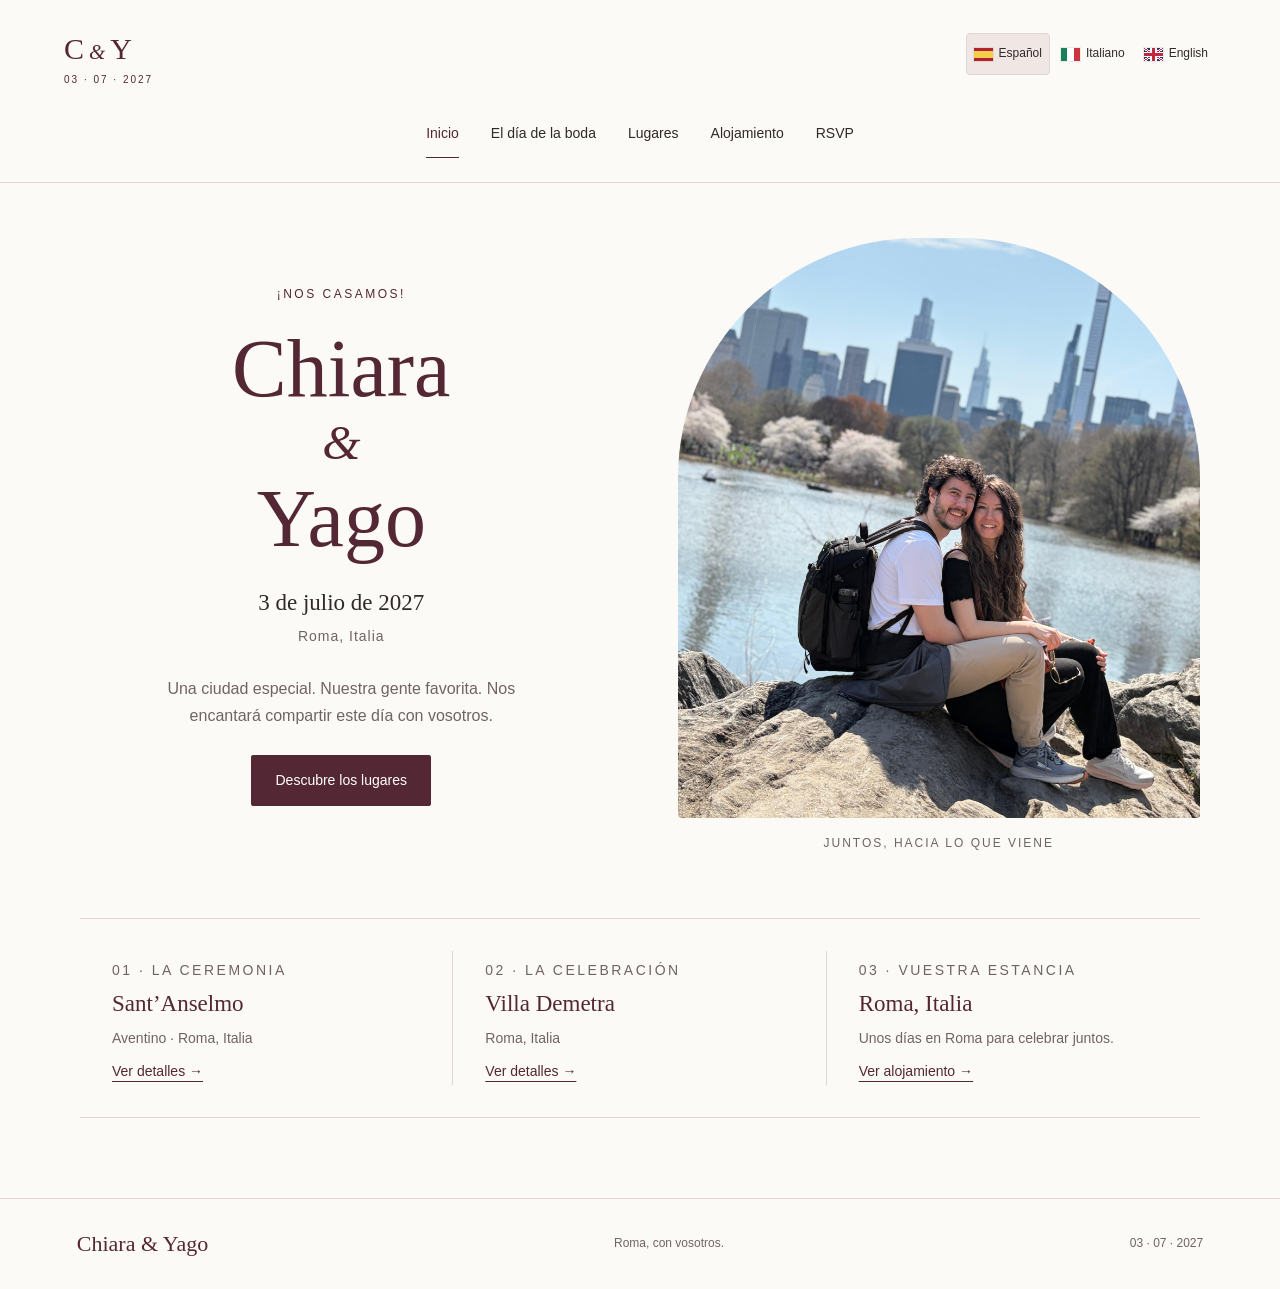
==== index.html @ d4fc3cc3 "Add provisional wedding day timeline and simplify README" ====
<!doctype html>
<html lang="es">
<head>
  <meta charset="UTF-8">
  <meta name="viewport" content="width=device-width, initial-scale=1">
  <meta name="theme-color" content="#542735">
  <meta name="description" content="Chiara & Yago — nuestra boda en Roma, 3 de julio de 2027. Lugares, alojamiento y RSVP.">
  <title>Chiara & Yago · 03.07.2027</title>
  <link rel="stylesheet" href="styles.css">
  <link rel="stylesheet" href="day.css">
  <script defer src="day.js"></script>
  <script defer src="app.js"></script>
</head>
<body>
  <a class="skip" href="#main" data-text="skip">Ir al contenido</a>
  <header>
    <a class="monogram" href="#home" aria-label="Chiara & Yago">C<span>&</span>Y<span class="brand-date">03 · 07 · 2027</span></a>
    <nav aria-label="Navegación" id="navigation"></nav>
    <div class="languages" role="group" aria-label="Language">
      <button data-lang="es" lang="es" aria-pressed="true"><span class="flag flag-es" aria-hidden="true"></span>Español</button>
      <button data-lang="it" lang="it" aria-pressed="false"><span class="flag flag-it" aria-hidden="true"></span>Italiano</button>
      <button data-lang="en" lang="en" aria-pressed="false"><span class="flag flag-en" aria-hidden="true"></span>English</button>
    </div>
  </header>
  <main id="main" tabindex="-1"></main>
  <noscript><p class="notice">Activa JavaScript para ver la web. / Attiva JavaScript per visualizzare il sito. / Please enable JavaScript to view this website.</p></noscript>
  <footer><a href="#home">Chiara & Yago</a><span data-text="footer">Roma, con vosotros.</span><span>03 · 07 · 2027</span></footer>
</body>
</html>
---- styles.css ----
*{box-sizing:border-box} :root{--wine:#542735;--ink:#30292a;--paper:#fcfaf7;--muted:#706366;--line:#dfd5d3;--rose:#f0e6e4}html{scroll-behavior:smooth}body{margin:0;background:var(--paper);color:var(--ink);font-family:Arial,Helvetica,sans-serif;font-size:16px;line-height:1.65}a{color:inherit;text-underline-offset:5px}button{font:inherit;cursor:pointer}a,button{-webkit-tap-highlight-color:transparent}a:focus-visible,button:focus-visible,summary:focus-visible{outline:3px solid #a65065;outline-offset:5px}header{max-width:1440px;margin:auto;padding:24px 5%;display:flex;align-items:center;justify-content:space-between;gap:25px;border-bottom:1px solid var(--line)}.monogram{font-family:Georgia,serif;font-size:30px;text-decoration:none;color:var(--wine);white-space:nowrap}.monogram>span:first-child{font-style:italic;font-size:21px;padding:0 5px}.brand-date{display:block;font:10px Arial,sans-serif;letter-spacing:2px;text-align:center}nav{display:flex;gap:28px}nav a{font-size:14px;text-decoration:none;padding:12px 0;border-bottom:1px solid transparent}nav a[aria-current=page]{border-color:var(--wine);color:var(--wine)}.languages{display:flex;gap:3px}.languages button{display:flex;align-items:center;gap:6px;border:1px solid transparent;background:none;border-radius:4px;padding:10px 7px;font-size:12px;color:var(--ink)}.languages button[aria-pressed=true]{border-color:var(--line);background:var(--rose)}.flag{display:inline-block;width:19px;height:13px;box-shadow:0 0 0 1px #0001;flex-shrink:0}.flag-es{background:linear-gradient(#b32030 25%,#f3ce49 25% 75%,#b32030 75%)}.flag-it{background:linear-gradient(90deg,#16815a 33.33%,#fff 33.33% 66.66%,#cc3440 66.66%)}.flag-en{background:linear-gradient(90deg,transparent 42%,#c5263f 42% 58%,transparent 58%),linear-gradient(transparent 38%,#c5263f 38% 62%,transparent 62%),linear-gradient(90deg,transparent 34%,white 34% 66%,transparent 66%),linear-gradient(transparent 28%,white 28% 72%,transparent 72%),linear-gradient(33deg,transparent 44%,white 44% 48%,#c5263f 48% 52%,white 52% 56%,transparent 56%),linear-gradient(-33deg,transparent 44%,white 44% 48%,#c5263f 48% 52%,white 52% 56%,transparent 56%),#263567}.hero{display:grid;grid-template-columns:1fr 1fr;max-width:1200px;margin:55px auto 65px;padding:0 40px;gap:75px;align-items:center}.hero-copy{text-align:center;padding:35px 0}.eyebrow{text-transform:uppercase;font-size:12px;letter-spacing:2.5px;color:var(--wine);margin:0 0 22px}.hero h1{font-family:Georgia,serif;font-size:clamp(58px,6.4vw,88px);font-weight:400;line-height:1.02;color:var(--wine);margin:22px 0}.hero h1 em{display:block;font-size:.6em;font-weight:400;line-height:1.35}.hero .intro{max-width:350px;margin:26px auto;color:var(--muted)}.date{font-family:Georgia,serif;font-size:23px;margin:24px 0 0}.city{margin:3px 0 28px;color:var(--muted);font-size:14px;letter-spacing:1px}.hero-photo{margin:0;position:relative}.hero-photo img{display:block;width:100%;height:580px;object-fit:cover;object-position:center 65%;border-radius:240px 240px 3px 3px}.hero-photo figcaption{font-size:12px;letter-spacing:2px;text-align:center;margin-top:16px;color:var(--muted)}.button{display:inline-block;padding:13px 23px;background:var(--wine);color:#fff;text-decoration:none;font-size:14px;border:1px solid var(--wine);border-radius:2px}.button.secondary{background:transparent;color:var(--wine)}.button:hover{background:#703b4c;color:white}.home-details{border-top:1px solid var(--line);border-bottom:1px solid var(--line);max-width:1120px;margin:0 auto 80px;display:grid;grid-template-columns:repeat(3,1fr);padding:32px 0}.home-details article{padding:0 32px;border-right:1px solid var(--line)}.home-details article:last-child{border:0}h2,h3{font-family:Georgia,serif;font-weight:400;color:var(--wine);line-height:1.25}h2{font-size:34px}h3{font-size:25px}.home-details h2{font-size:23px;margin:7px 0}.home-details p{font-size:14px;color:var(--muted);margin:8px 0}.text-link{font-size:14px;color:var(--wine)}.page{max-width:1120px;padding:50px 32px 80px;margin:auto}.page-heading{max-width:650px;margin:0 auto 48px;text-align:center}.page-heading h1{font:400 clamp(40px,5vw,62px)/1.1 Georgia,serif;color:var(--wine);margin:16px 0}.page-heading p:last-child{color:var(--muted)}.venue{display:grid;grid-template-columns:1fr 1fr;gap:45px;align-items:center;padding:28px 0 45px}.venue+.venue{border-top:1px solid var(--line);padding-top:45px}.venue img{width:100%;height:350px;object-fit:cover;border-radius:3px}.venue h2{margin:12px 0 20px}.venue p{color:var(--muted)}.address{font-size:14px}.note{font-size:14px;color:var(--muted)}.stay{display:grid;grid-template-columns:1.1fr 1fr;gap:50px;border:1px solid var(--line);padding:45px}.stay h2{margin-top:5px}.stay aside{border-left:1px solid var(--line);padding-left:40px}.stay p{color:var(--muted)}.notice{padding:18px 24px;background:var(--rose);border-left:3px solid var(--wine);max-width:740px;margin:0 auto 32px}.rsvp-card{max-width:740px;border:1px solid var(--line);margin:auto;padding:32px}.rsvp-card h2{margin-top:0}.steps{padding:0;list-style:none;counter-reset:step}.steps li{counter-increment:step;display:grid;grid-template-columns:36px 1fr;column-gap:16px;padding:18px 0;border-bottom:1px solid var(--line)}.steps li:before{content:"0" counter(step);font:20px Georgia,serif;color:var(--wine)}.steps strong{font-weight:400;color:var(--wine)}.steps p{margin:5px 0;color:var(--muted);font-size:14px}details{margin-top:25px}summary{cursor:pointer;color:var(--wine)}details ul{color:var(--muted);padding-left:20px}.status{display:inline-block;font-size:12px;letter-spacing:1px;text-transform:uppercase;color:var(--wine);border:1px solid var(--line);padding:5px 10px}footer{border-top:1px solid var(--line);display:flex;justify-content:space-between;align-items:center;gap:18px;padding:32px 6%;font-size:12px;color:var(--muted)}footer a{font:22px Georgia,serif;text-decoration:none;color:var(--wine)}.skip{position:absolute;top:-100px;left:12px;z-index:10;background:white;padding:10px}.skip:focus{top:10px}main:focus{outline:none}@media(min-width:850px){.venue:nth-of-type(3) img{order:2}}@media(max-width:1050px){header{flex-wrap:wrap;gap:12px}nav{order:3;width:100%;justify-content:center;gap:40px}.hero{gap:35px;padding:0 30px}.hero-photo img{height:520px}.home-details{margin-left:30px;margin-right:30px}}@media(max-width:650px){header{padding:16px 20px}.monogram{font-size:25px}.brand-date{font-size:9px}.languages button{font-size:12px;padding:10px 5px;gap:4px}.flag{width:16px;height:11px}nav{gap:0;justify-content:space-between;overflow-wrap:anywhere}nav a{font-size:13px}.hero{grid-template-columns:1fr;margin:10px auto 40px;padding:0 24px;gap:20px}.hero-copy{padding:30px 0 5px}.hero h1{font-size:64px}.hero h1 em{display:inline;padding:0 5px}.hero-photo{max-width:410px;width:100%;margin:auto}.hero-photo img{height:450px}.hero .intro{margin:20px auto}.home-details{display:block;margin:0 24px 45px;padding:0}.home-details article{padding:22px 0;border-right:0;border-bottom:1px solid var(--line)}.page{padding:35px 24px 50px}.page-heading{margin-bottom:30px}.venue,.stay{grid-template-columns:1fr;gap:24px}.venue img{height:280px}.stay{padding:25px}.stay aside{border-left:0;border-top:1px solid var(--line);padding:20px 0 0}.rsvp-card{padding:24px}.notice{padding:16px 20px}footer{flex-wrap:wrap;padding:25px 24px}footer span:last-child{width:100%}}@media(prefers-reduced-motion:reduce){html{scroll-behavior:auto}}
---- day.css ----
.day-timeline{max-width:740px;margin:45px auto 0;padding:0;list-style:none}
.day-timeline li{display:grid;grid-template-columns:55px 1fr;gap:25px;position:relative;padding:0 0 36px}
.day-timeline li:not(:last-child):before{content:'';position:absolute;left:22px;top:44px;bottom:0;width:1px;background:var(--line)}
.timeline-number{width:45px;height:45px;display:grid;place-items:center;border:1px solid var(--line);border-radius:50%;color:var(--wine);font:19px Georgia,serif}
.timeline-time{font-size:12px;color:var(--wine);letter-spacing:1px;margin:0 0 8px;text-transform:uppercase}
.day-timeline h2{font-size:28px;margin:0 0 12px}
.day-timeline li>div>p:last-child{color:var(--muted);margin:0}
header{flex-wrap:wrap}
nav{order:3;width:100%;justify-content:center;flex-wrap:wrap;gap:10px 32px}
@media(max-width:650px){nav{gap:0 16px;justify-content:center}nav a{font-size:14px;padding:9px 0}.day-timeline li{grid-template-columns:45px 1fr;gap:16px}.day-timeline h2{font-size:25px}}
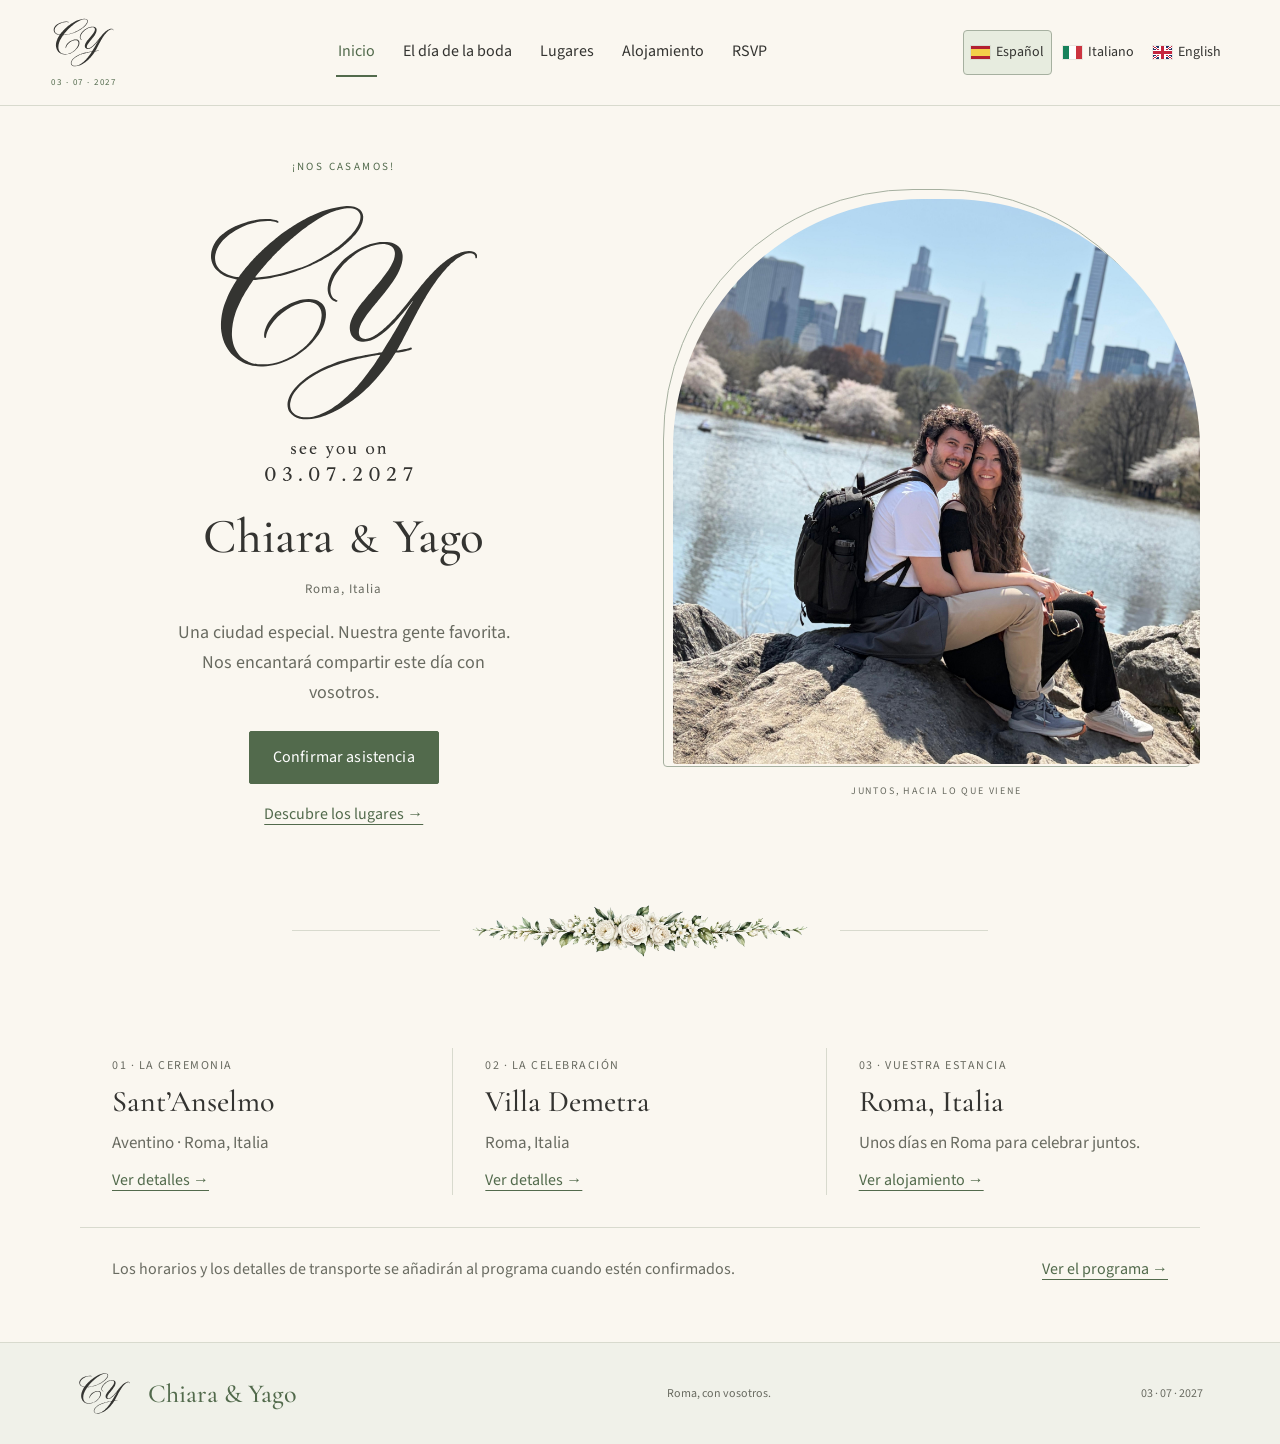
==== commit ba95430e: "Apply romantic wedding identity and responsive typography" ====
--- a/index.html
+++ b/index.html
@@ -3,27 +3,41 @@
 <head>
   <meta charset="UTF-8">
   <meta name="viewport" content="width=device-width, initial-scale=1">
-  <meta name="theme-color" content="#542735">
+  <meta name="theme-color" content="#faf7f0">
+  <meta property="og:type" content="website">
+  <meta property="og:title" content="Chiara &amp; Yago · 03.07.2027">
+  <meta property="og:description" content="Chiara &amp; Yago · Roma · 03.07.2027">
+  <meta property="og:image" content="https://yagriver.github.io/wedding_master/assets/identity/social-preview.png">
+  <meta property="og:image:alt" content="Chiara &amp; Yago · 03.07.2027 · Roma">
+  <meta name="twitter:card" content="summary_large_image">
+  <link rel="icon" href="assets/identity/favicon.svg" type="image/svg+xml">
+  <link rel="alternate icon" href="assets/identity/favicon-32.png" type="image/png">
+  <link rel="apple-touch-icon" href="assets/identity/apple-touch-icon.png">
   <meta name="description" content="Chiara & Yago — nuestra boda en Roma, 3 de julio de 2027. Lugares, alojamiento y RSVP.">
   <title>Chiara & Yago · 03.07.2027</title>
   <link rel="stylesheet" href="styles.css">
   <link rel="stylesheet" href="day.css">
   <script defer src="day.js"></script>
+  <link rel="stylesheet" href="rsvp.css">
+  <link rel="stylesheet" href="wedding-theme.css">
+  <script defer src="rsvp-config.js"></script>
+  <script defer src="guest-fields.js"></script>
+  <script defer src="rsvp.js"></script>
   <script defer src="app.js"></script>
 </head>
-<body>
+<body class="wedding-site">
   <a class="skip" href="#main" data-text="skip">Ir al contenido</a>
   <header>
-    <a class="monogram" href="#home" aria-label="Chiara & Yago">C<span>&</span>Y<span class="brand-date">03 · 07 · 2027</span></a>
+    <a class="monogram" href="#home" aria-label="Chiara & Yago"><img class="brand-mark" src="assets/identity/cy-monogram.svg" alt="" width="100" height="82"><span class="brand-date">03 · 07 · 2027</span></a>
     <nav aria-label="Navegación" id="navigation"></nav>
     <div class="languages" role="group" aria-label="Language">
-      <button data-lang="es" lang="es" aria-pressed="true"><span class="flag flag-es" aria-hidden="true"></span>Español</button>
-      <button data-lang="it" lang="it" aria-pressed="false"><span class="flag flag-it" aria-hidden="true"></span>Italiano</button>
-      <button data-lang="en" lang="en" aria-pressed="false"><span class="flag flag-en" aria-hidden="true"></span>English</button>
+      <button data-lang="es" aria-label="Español" title="Español" lang="es" aria-pressed="true"><span class="flag flag-es" aria-hidden="true"></span><span class="language-full">Español</span><span class="language-short" aria-hidden="true">ES</span></button>
+      <button data-lang="it" aria-label="Italiano" title="Italiano" lang="it" aria-pressed="false"><span class="flag flag-it" aria-hidden="true"></span><span class="language-full">Italiano</span><span class="language-short" aria-hidden="true">IT</span></button>
+      <button data-lang="en" aria-label="English" title="English" lang="en" aria-pressed="false"><span class="flag flag-en" aria-hidden="true"></span><span class="language-full">English</span><span class="language-short" aria-hidden="true">EN</span></button>
     </div>
   </header>
   <main id="main" tabindex="-1"></main>
   <noscript><p class="notice">Activa JavaScript para ver la web. / Attiva JavaScript per visualizzare il sito. / Please enable JavaScript to view this website.</p></noscript>
-  <footer><a href="#home">Chiara & Yago</a><span data-text="footer">Roma, con vosotros.</span><span>03 · 07 · 2027</span></footer>
+  <footer><a class="footer-brand" href="#home"><img src="assets/identity/cy-monogram.svg" alt="" width="100" height="82">Chiara & Yago</a><span data-text="footer">Roma, con vosotros.</span><span>03 · 07 · 2027</span></footer>
 </body>
 </html>
--- a/rsvp.css
+++ b/rsvp.css
@@ -0,0 +1,2 @@
+.rsvp-form{max-width:740px;margin:auto;border:1px solid var(--line);padding:32px}.rsvp-form h2{margin-top:0}.rsvp-fields{display:grid;grid-template-columns:1fr 1fr;gap:20px}.rsvp-form label{display:block;font-size:15px;color:var(--wine);margin:0 0 18px}.rsvp-form input,.rsvp-form select,.rsvp-form textarea{display:block;width:100%;margin-top:7px;padding:12px;border:1px solid #b9a8ae;border-radius:3px;background:#fff;color:var(--ink);font:16px/1.5 Arial,sans-serif}.rsvp-form textarea{resize:vertical;min-height:90px}.rsvp-form input:focus,.rsvp-form select:focus,.rsvp-form textarea:focus{outline:2px solid var(--wine);outline-offset:2px}.rsvp-form .help{display:block;font-size:13px;color:var(--muted);margin-top:6px}.rsvp-actions{display:flex;gap:12px;flex-wrap:wrap;align-items:center}.rsvp-form button:disabled{cursor:wait;opacity:.6}.rsvp-status{white-space:pre-line;color:var(--wine);margin:16px 0;min-height:1.5em}.rsvp-identity{font:24px Georgia,serif;color:var(--wine);margin:0 0 8px}.rsvp-form fieldset{border:0;padding:0;margin:0;min-width:0}.rsvp-form legend{font:26px Georgia,serif;color:var(--wine);margin-bottom:20px}.rsvp-form [hidden]{display:none}@media(max-width:650px){.rsvp-form{padding:24px}.rsvp-fields{grid-template-columns:1fr;gap:0}}
+.rsvp-form .member-row{border-top:1px solid var(--line);padding-top:18px;margin-top:22px}.rsvp-form .member-row legend{font-size:21px;margin-bottom:8px}
--- a/wedding-theme.css
+++ b/wedding-theme.css
@@ -0,0 +1,241 @@
+/* latin-ext */
+@font-face {
+  font-family: 'Cormorant Garamond';
+  font-style: normal;
+  font-weight: 500;
+  font-display: swap;
+  src: url(assets/fonts/cormorant-latin-ext-1.woff2) format('woff2');
+  unicode-range: U+0100-02BA, U+02BD-02C5, U+02C7-02CC, U+02CE-02D7, U+02DD-02FF, U+0304, U+0308, U+0329, U+1D00-1DBF, U+1E00-1E9F, U+1EF2-1EFF, U+2020, U+20A0-20AB, U+20AD-20C0, U+2113, U+2C60-2C7F, U+A720-A7FF;
+}
+/* latin */
+@font-face {
+  font-family: 'Cormorant Garamond';
+  font-style: normal;
+  font-weight: 500;
+  font-display: swap;
+  src: url(assets/fonts/cormorant-latin-2.woff2) format('woff2');
+  unicode-range: U+0000-00FF, U+0131, U+0152-0153, U+02BB-02BC, U+02C6, U+02DA, U+02DC, U+0304, U+0308, U+0329, U+2000-206F, U+20AC, U+2122, U+2191, U+2193, U+2212, U+2215, U+FEFF, U+FFFD;
+}
+/* latin-ext */
+@font-face {
+  font-family: 'Cormorant Garamond';
+  font-style: normal;
+  font-weight: 600;
+  font-display: swap;
+  src: url(assets/fonts/cormorant-latin-ext-1.woff2) format('woff2');
+  unicode-range: U+0100-02BA, U+02BD-02C5, U+02C7-02CC, U+02CE-02D7, U+02DD-02FF, U+0304, U+0308, U+0329, U+1D00-1DBF, U+1E00-1E9F, U+1EF2-1EFF, U+2020, U+20A0-20AB, U+20AD-20C0, U+2113, U+2C60-2C7F, U+A720-A7FF;
+}
+/* latin */
+@font-face {
+  font-family: 'Cormorant Garamond';
+  font-style: normal;
+  font-weight: 600;
+  font-display: swap;
+  src: url(assets/fonts/cormorant-latin-2.woff2) format('woff2');
+  unicode-range: U+0000-00FF, U+0131, U+0152-0153, U+02BB-02BC, U+02C6, U+02DA, U+02DC, U+0304, U+0308, U+0329, U+2000-206F, U+20AC, U+2122, U+2191, U+2193, U+2212, U+2215, U+FEFF, U+FFFD;
+}
+/* latin-ext */
+@font-face {
+  font-family: 'Source Sans 3';
+  font-style: normal;
+  font-weight: 400;
+  font-display: swap;
+  src: url(assets/fonts/source-sans-latin-ext-3.woff2) format('woff2');
+  unicode-range: U+0100-02BA, U+02BD-02C5, U+02C7-02CC, U+02CE-02D7, U+02DD-02FF, U+0304, U+0308, U+0329, U+1D00-1DBF, U+1E00-1E9F, U+1EF2-1EFF, U+2020, U+20A0-20AB, U+20AD-20C0, U+2113, U+2C60-2C7F, U+A720-A7FF;
+}
+/* latin */
+@font-face {
+  font-family: 'Source Sans 3';
+  font-style: normal;
+  font-weight: 400;
+  font-display: swap;
+  src: url(assets/fonts/source-sans-latin-4.woff2) format('woff2');
+  unicode-range: U+0000-00FF, U+0131, U+0152-0153, U+02BB-02BC, U+02C6, U+02DA, U+02DC, U+0304, U+0308, U+0329, U+2000-206F, U+20AC, U+2122, U+2191, U+2193, U+2212, U+2215, U+FEFF, U+FFFD;
+}
+/* latin-ext */
+@font-face {
+  font-family: 'Source Sans 3';
+  font-style: normal;
+  font-weight: 600;
+  font-display: swap;
+  src: url(assets/fonts/source-sans-latin-ext-3.woff2) format('woff2');
+  unicode-range: U+0100-02BA, U+02BD-02C5, U+02C7-02CC, U+02CE-02D7, U+02DD-02FF, U+0304, U+0308, U+0329, U+1D00-1DBF, U+1E00-1E9F, U+1EF2-1EFF, U+2020, U+20A0-20AB, U+20AD-20C0, U+2113, U+2C60-2C7F, U+A720-A7FF;
+}
+/* latin */
+@font-face {
+  font-family: 'Source Sans 3';
+  font-style: normal;
+  font-weight: 600;
+  font-display: swap;
+  src: url(assets/fonts/source-sans-latin-4.woff2) format('woff2');
+  unicode-range: U+0000-00FF, U+0131, U+0152-0153, U+02BB-02BC, U+02C6, U+02DA, U+02DC, U+0304, U+0308, U+0329, U+2000-206F, U+20AC, U+2122, U+2191, U+2193, U+2212, U+2215, U+FEFF, U+FFFD;
+}
+/* Chiara & Yago — the approved wedding identity. Public pages only. */
+.wedding-site {
+  --wine: #526a4c;
+  --ink: #343431;
+  --paper: #faf7f0;
+  --muted: #696b61;
+  --line: #d8dace;
+  --rose: #edf0e7;
+  --leaf: #526a4c;
+  --sage: #a6b0a0;
+  --blush: #e8d3cf;
+  background: var(--paper);
+}
+.wedding-site header { position: relative; padding-top: 22px; padding-bottom: 15px; gap: 16px; }
+.wedding-site .monogram { display: flex; flex-direction: column; align-items: center; justify-self: start; width: max-content; line-height: 1; }
+.wedding-site .monogram .brand-mark { display: block; width: 78px; height: auto; }
+.wedding-site .brand-date { margin-top: 7px; font-size: 9px; letter-spacing: 1.5px; }
+.wedding-site nav { gap: 8px 34px; }
+.wedding-site nav a { padding: 10px 2px; }
+.wedding-site nav a[aria-current=page] { border-bottom-width: 2px; }
+.wedding-site .languages button { min-height: 44px; }
+.wedding-site .languages button[aria-pressed=true] { background: #e7ecdf; border-color: #a6b0a0; }
+.wedding-site :is(a,button,summary,input,select,textarea):focus-visible { outline: 3px solid #526a4c; outline-offset: 4px; }
+.wedding-site .hero { position: relative; gap: 65px; margin: 40px auto 65px; }
+.wedding-site .hero-copy { position: relative; padding: 12px 0 20px; }
+.wedding-site .hero .eyebrow { margin: 0 0 18px; font-size: 11px; letter-spacing: 2.4px; }
+.wedding-site .hero-identity { display: block; width: min(100%, 290px); height: auto; margin: 0 auto 15px; }
+.wedding-site .hero h1 { margin: 14px 0 10px; font-size: clamp(30px, 3.5vw, 43px); line-height: 1.2; color: var(--ink); }
+.wedding-site .hero h1 em { display: inline; padding: 0 4px; font-size: .85em; }
+.wedding-site .hero .city { font-size: 13px; letter-spacing: 1px; margin: 12px 0 0; }
+.wedding-site .hero .intro { margin: 18px auto 24px; max-width: 345px; font-size: 15px; }
+.wedding-site .hero-photo { isolation: isolate; }
+.wedding-site .hero-photo::before { content: ''; position: absolute; inset: -10px 10px 32px -10px; border: 1px solid #a6b0a0; border-radius: 250px 250px 4px 4px; z-index: -1; }
+.wedding-site .hero-photo img { height: 565px; border-radius: 250px 250px 3px 3px; }
+.wedding-site .hero-photo figcaption { font-size: 10px; letter-spacing: 1.8px; margin-top: 19px; }
+.wedding-site .hero-copy { isolation: isolate; }
+.wedding-site .button { min-height: 46px; padding: 12px 23px; border-radius: 2px; letter-spacing: .15px; }
+.wedding-site .button:hover { background: #40533b; border-color: #40533b; color: #fff; }
+.wedding-site .button.secondary:hover { background: #e7ecdf; color: #343431; border-color: #526a4c; }
+.wedding-site h2,.wedding-site h3,.wedding-site .page-heading h1 { color: var(--ink); }
+.wedding-site .home-details { padding: 32px 0; }
+.wedding-site .home-details .eyebrow { font-size: 10px; letter-spacing: 1.5px; }
+.wedding-site .page-heading { position: relative; padding-top: 6px; }
+.wedding-site .page-heading::after { content: ''; display: block; width: 46px; height: 1px; background: var(--sage); margin: 25px auto 0; }
+.wedding-site .stay,.wedding-site .rsvp-form { background: #ffffff60; }
+.wedding-site .rsvp-form :is(input,select,textarea) { border-color: #afb6a6; }
+.wedding-site .timeline-number { background: #edf0e7; border-color: #a6b0a0; }
+.wedding-site footer { padding-top: 28px; padding-bottom: 28px; background: #f0f1e9; }
+.wedding-site .footer-brand { display: flex; align-items: center; gap: 16px; }
+.wedding-site .footer-brand img { width: 55px; height: auto; }
+.wedding-site .visually-hidden { position: absolute; width: 1px; height: 1px; padding: 0; margin: -1px; overflow: hidden; clip-path: inset(50%); white-space: nowrap; border: 0; }
+@media (max-width: 1050px) {
+  .wedding-site .hero { gap: 40px; }
+  .wedding-site .hero-photo img { height: 540px; }
+}
+@media (max-width: 650px) {
+  .wedding-site header { padding: 16px 20px 10px; gap: 12px; }
+  .wedding-site .monogram .brand-mark { width: 63px; }
+  .wedding-site .brand-date { font-size: 8px; letter-spacing: .6px; }
+  .wedding-site nav { gap: 0 17px; }
+  .wedding-site nav a { font-size: 13px; min-height: 44px; }
+  .wedding-site .hero { margin: 15px auto 40px; gap: 30px; }
+  .wedding-site .hero-copy { padding: 14px 0 6px; }
+  .wedding-site .hero-identity { width: 240px; margin-bottom: 12px; }
+  .wedding-site .hero h1 { font-size: 33px; }
+  .wedding-site .hero .intro { max-width: 320px; }
+  .wedding-site .hero-photo img { height: 430px; }
+  .wedding-site .hero-photo::before { inset: -8px 8px 29px -8px; }
+  .wedding-site .home-details { padding: 0; }
+  .wedding-site footer { gap: 13px; }
+  .wedding-site .footer-brand { font-size: 19px; gap: 11px; }
+}
+@media (max-width: 370px) {
+  .wedding-site header { justify-content: center; }
+  .wedding-site .languages { flex-wrap: wrap; justify-content: center; }
+}
+
+/* Wedding typography: expressive headings, clear practical information. */
+.wedding-site { font-family: 'Source Sans 3', Arial, sans-serif; font-size: 18px; line-height: 1.65; }
+.wedding-site :is(h1,h2,h3,.date,.footer-brand,.rsvp-identity,.timeline-number),
+.wedding-site .rsvp-form legend,
+.wedding-site .steps li::before {
+  font-family: 'Cormorant Garamond', Georgia, serif;
+  font-weight: 500;
+}
+.wedding-site .hero h1 { font-size: clamp(38px, 4vw, 49px); font-weight: 500; }
+.wedding-site .hero h1 em { font-style: normal; }
+.wedding-site .page-heading h1 { font-family: 'Cormorant Garamond', Georgia, serif; font-weight: 500; font-size: clamp(44px,5vw,66px); }
+.wedding-site h2 { font-size: 37px; }
+.wedding-site h3 { font-size: 30px; }
+.wedding-site .home-details h2 { font-size: 30px; }
+.wedding-site .day-timeline h2 { font-size: 32px; }
+.wedding-site .hero .intro { font-size: 18px; }
+.wedding-site .home-details p { font-size: 17px; }
+.wedding-site :is(.note,.address,.text-link) { font-size: 16px; }
+.wedding-site nav a { font-size: 16px; }
+.wedding-site .button { font-family: 'Source Sans 3', Arial, sans-serif; font-size: 16px; }
+.wedding-site .brand-date { font-family: 'Source Sans 3', Arial, sans-serif; }
+.wedding-site .languages button { font-family: 'Source Sans 3', Arial, sans-serif; font-size: 14px; }
+.wedding-site .rsvp-form :is(input,select,textarea) { font-family: 'Source Sans 3', Arial, sans-serif; font-size: 18px; }
+.wedding-site .rsvp-form label { font-size: 17px; }
+.wedding-site .rsvp-form .help { font-size: 15px; }
+.wedding-site .rsvp-form legend { font-size: 30px; }
+.wedding-site .rsvp-form .member-row legend { font-size: 26px; }
+.wedding-site .rsvp-identity { font-size: 29px; }
+.wedding-site .steps p { font-size: 17px; }
+.wedding-site :is(strong,b) { font-weight: 600; }
+.wedding-site .footer-brand { font-size: 26px; }
+.wedding-site .home-details .eyebrow { font-size: 12px; }
+@media(max-width:650px) {
+  .wedding-site { font-size: 17px; }
+  .wedding-site .hero h1 { font-size: 41px; }
+  .wedding-site .hero .intro { font-size: 17px; }
+  .wedding-site nav a { font-size: 15px; }
+  .wedding-site .languages button { font-size: 13px; }
+  .wedding-site .footer-brand { font-size: 24px; }
+}
+
+/* Compact navigation and a clearer guest journey. */
+.wedding-site header { display:grid; grid-template-columns:90px minmax(0,1fr) auto; padding:16px 4%; gap:20px; }
+.wedding-site header .monogram .brand-mark { width:65px; }
+.wedding-site header nav { order:initial; width:auto; gap:8px 24px; flex-wrap:nowrap; }
+.wedding-site header nav a { white-space:nowrap; }
+.wedding-site .language-short { display:none; }
+.wedding-site .hero-actions { display:flex; flex-direction:column; align-items:center; gap:12px; }
+.wedding-site .hero-actions .text-link { padding:5px 10px; }
+.wedding-site .home-details { margin-bottom:28px; }
+.wedding-site .guest-updates { max-width:1120px; margin:0 auto 60px; padding:0 32px; display:flex; align-items:baseline; justify-content:space-between; gap:24px; }
+.wedding-site .guest-updates p { color:var(--muted); font-size:16px; margin:0; max-width:700px; }
+.wedding-site .guest-updates a { flex-shrink:0; }
+@media(max-width:1150px) {
+  .wedding-site header { grid-template-columns:70px minmax(0,1fr) auto; gap:12px; padding-inline:24px; }
+  .wedding-site header nav { gap:8px 16px; }
+  .wedding-site .language-full,.wedding-site .languages .flag { display:none; }
+  .wedding-site .language-short { display:inline; }
+  .wedding-site .languages button { min-width:44px; justify-content:center; }
+}
+@media(max-width:1050px) {
+  .wedding-site header { grid-template-columns:1fr auto; gap:4px 16px; padding:10px 24px 4px; }
+  .wedding-site header nav { grid-column:1/-1; grid-row:2; flex-wrap:wrap; gap:0 18px; }
+  .wedding-site header .monogram .brand-mark { width:49px; }
+  .wedding-site header .brand-date { display:none; }
+  .wedding-site .guest-updates { flex-direction:column; gap:10px; }
+}
+@media(max-width:650px) {
+  .wedding-site header nav { gap:0 16px; }
+  .wedding-site header nav a { font-size:14px; padding:8px 0; min-height:40px; }
+  .wedding-site .hero { margin:12px auto 30px; gap:22px; }
+  .wedding-site .hero-copy { padding:5px 0 0; }
+  .wedding-site .hero .eyebrow { margin-bottom:8px; }
+  .wedding-site .hero-identity { width:178px; margin-bottom:4px; }
+  .wedding-site .hero h1 { margin:7px 0 4px; font-size:36px; }
+  .wedding-site .hero .city { margin-top:5px; }
+  .wedding-site .hero .intro { margin:12px auto 16px; }
+  .wedding-site .hero-actions { gap:4px; }
+  .wedding-site .guest-updates { padding:0 24px; margin-bottom:36px; }
+}
+
+/* A botanical pause between the welcome and the practical details. */
+.wedding-site .hero { margin-bottom: 22px; }
+.wedding-site .floral-divider { display:flex; align-items:center; justify-content:center; gap:30px; max-width:760px; margin:0 auto 28px; padding:0 32px; }
+.wedding-site .floral-divider img { display:block; width:340px; height:auto; flex-shrink:0; mix-blend-mode:darken; }
+.wedding-site .floral-divider span { height:1px; background:var(--line); flex:1; }
+.wedding-site .home-details { border-top:0; }
+@media(max-width:650px) {
+  .wedding-site .hero { margin-bottom:16px; }
+  .wedding-site .floral-divider { gap:12px; padding:0 24px; margin-bottom:8px; }
+  .wedding-site .floral-divider img { width:230px; }
+}
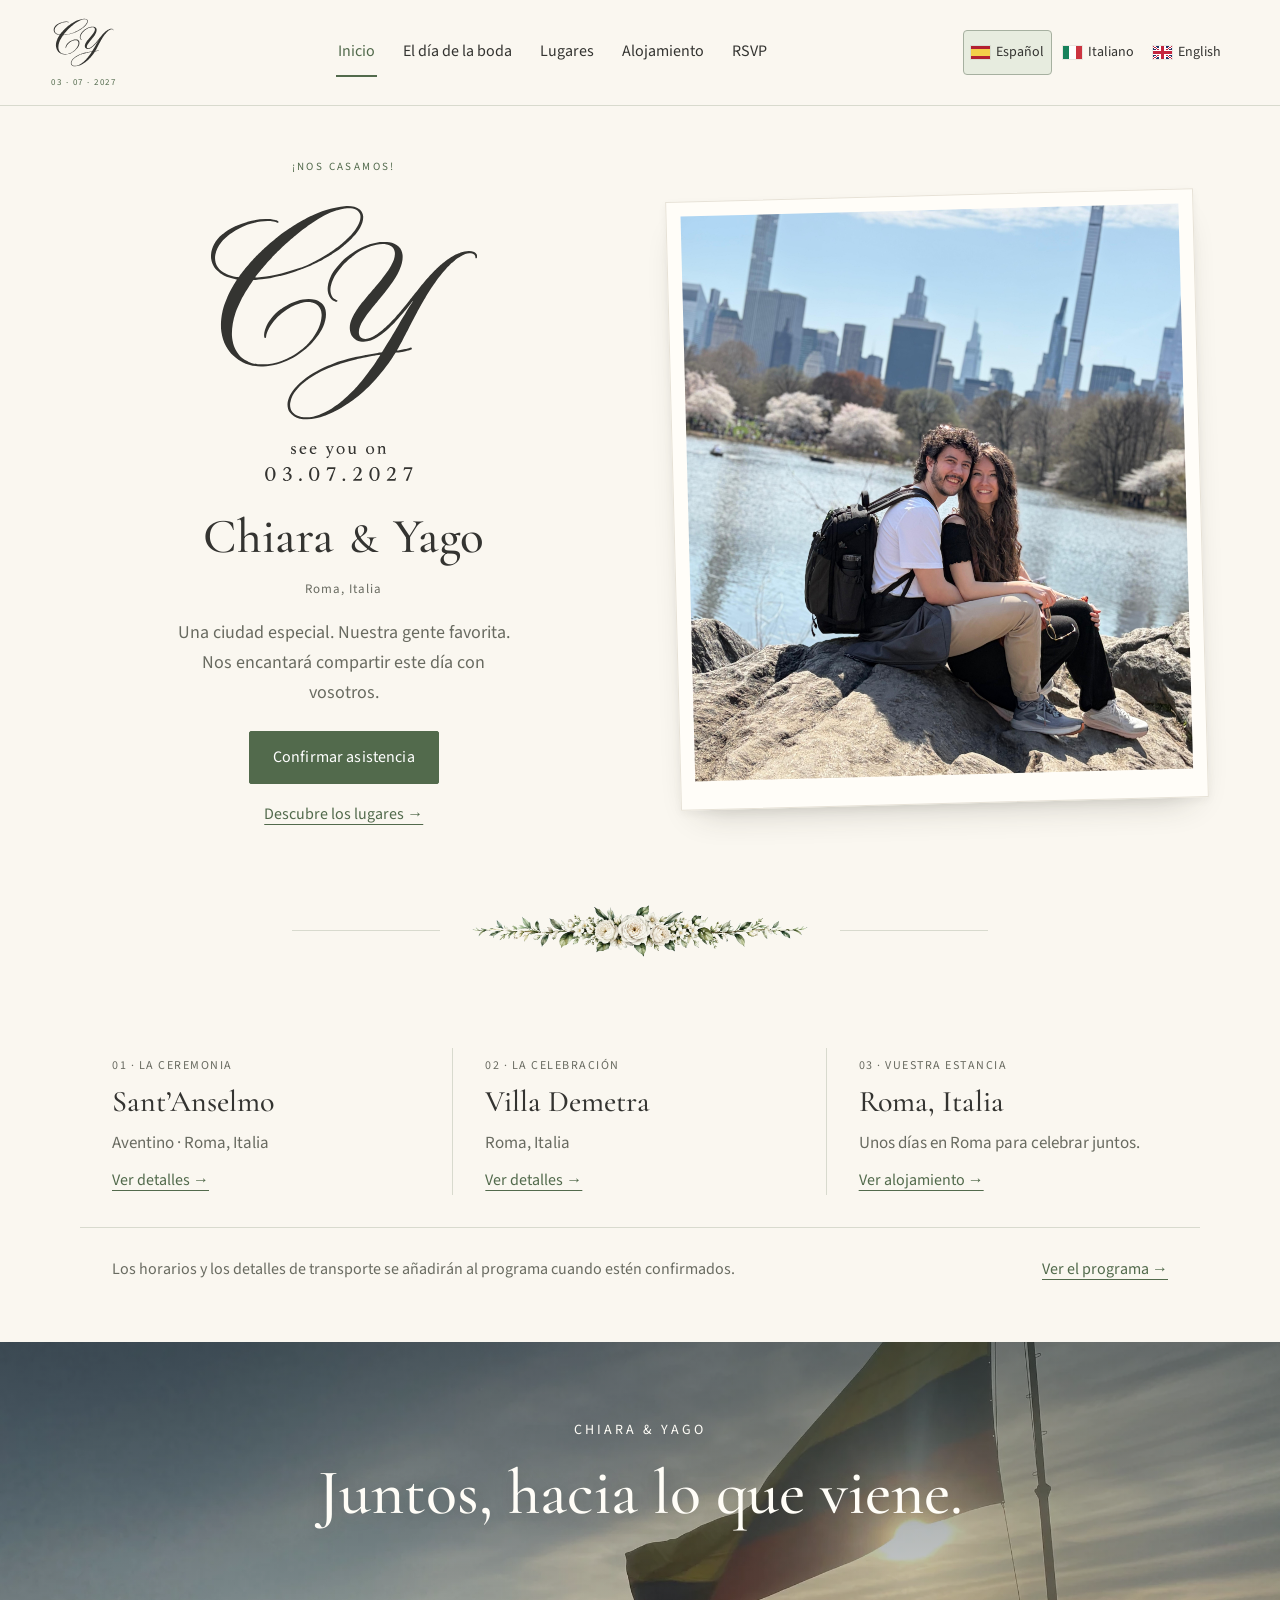
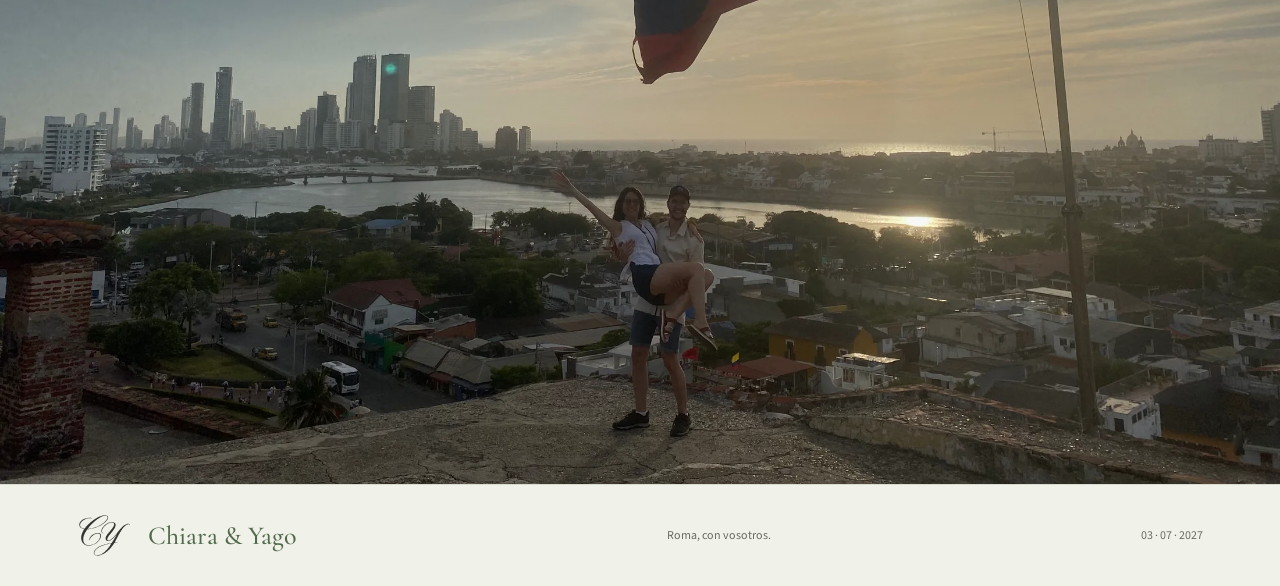
==== commit 5d20ca5e: "Add wedding photo styling, scroll reveals, venue galleries and map" ====
--- a/index.html
+++ b/index.html
@@ -20,9 +20,14 @@
   <script defer src="day.js"></script>
   <link rel="stylesheet" href="rsvp.css">
   <link rel="stylesheet" href="wedding-theme.css">
+  <link rel="stylesheet" href="assets/vendor/leaflet.css">
+  <link rel="stylesheet" href="locations.css">
   <script defer src="rsvp-config.js"></script>
   <script defer src="guest-fields.js"></script>
   <script defer src="rsvp.js"></script>
+  <script defer src="wedding-motion.js"></script>
+  <script defer src="assets/vendor/leaflet.js"></script>
+  <script defer src="locations.js"></script>
   <script defer src="app.js"></script>
 </head>
 <body class="wedding-site">
--- a/wedding-theme.css
+++ b/wedding-theme.css
@@ -101,10 +101,16 @@
 .wedding-site .hero h1 em { display: inline; padding: 0 4px; font-size: .85em; }
 .wedding-site .hero .city { font-size: 13px; letter-spacing: 1px; margin: 12px 0 0; }
 .wedding-site .hero .intro { margin: 18px auto 24px; max-width: 345px; font-size: 15px; }
-.wedding-site .hero-photo { isolation: isolate; }
-.wedding-site .hero-photo::before { content: ''; position: absolute; inset: -10px 10px 32px -10px; border: 1px solid #a6b0a0; border-radius: 250px 250px 4px 4px; z-index: -1; }
-.wedding-site .hero-photo img { height: 565px; border-radius: 250px 250px 3px 3px; }
-.wedding-site .hero-photo figcaption { font-size: 10px; letter-spacing: 1.8px; margin-top: 19px; }
+.wedding-site .hero-photo {
+  isolation: isolate;
+  padding: 14px 14px 28px;
+  background: #fffdf8;
+  border: 1px solid #e7e2d7;
+  box-shadow: 0 18px 36px -20px rgb(45 48 37 / 30%), 0 3px 8px rgb(45 48 37 / 5%);
+  rotate: -1.5deg;
+  margin-block: 12px;
+}
+.wedding-site .hero-photo img { height: 565px; border-radius: 0; }
 .wedding-site .hero-copy { isolation: isolate; }
 .wedding-site .button { min-height: 46px; padding: 12px 23px; border-radius: 2px; letter-spacing: .15px; }
 .wedding-site .button:hover { background: #40533b; border-color: #40533b; color: #fff; }
@@ -137,7 +143,7 @@
   .wedding-site .hero h1 { font-size: 33px; }
   .wedding-site .hero .intro { max-width: 320px; }
   .wedding-site .hero-photo img { height: 430px; }
-  .wedding-site .hero-photo::before { inset: -8px 8px 29px -8px; }
+  .wedding-site .hero-photo { padding: 10px 10px 22px; rotate: -1deg; margin-block: 10px; }
   .wedding-site .home-details { padding: 0; }
   .wedding-site footer { gap: 13px; }
   .wedding-site .footer-brand { font-size: 19px; gap: 11px; }
@@ -239,3 +245,75 @@
   .wedding-site .floral-divider { gap:12px; padding:0 24px; margin-bottom:8px; }
   .wedding-site .floral-divider img { width:230px; }
 }
+
+/* A photographic pause: preserve the couple at the bottom of the original. */
+.wedding-site .photo-moment {
+  position:relative;
+  isolation:isolate;
+  overflow:hidden;
+  margin:0;
+  height:clamp(560px, 58vw, 820px);
+  background:#626a67;
+}
+.wedding-site .photo-moment-image {
+  position:absolute;
+  inset:0;
+  width:100%;
+  height:100%;
+  object-fit:cover;
+  object-position:50% 100%;
+}
+.wedding-site .photo-moment::after {
+  content:'';
+  position:absolute;
+  inset:0;
+  background:linear-gradient(180deg, rgb(17 29 33 / 52%), rgb(17 29 33 / 12%) 48%, transparent 70%);
+  pointer-events:none;
+}
+.wedding-site .photo-moment-copy {
+  position:relative;
+  z-index:1;
+  padding:clamp(54px, 6vw, 88px) 24px 0;
+  max-width:860px;
+  margin:auto;
+  text-align:center;
+  color:#fffdf7;
+}
+.wedding-site .photo-moment-copy .eyebrow {
+  color:inherit;
+  font-size:14px;
+  letter-spacing:3px;
+  margin:0 0 16px;
+}
+.wedding-site .photo-moment-copy h2 {
+  color:inherit;
+  font-size:clamp(40px, 5vw, 68px);
+  line-height:1.08;
+  text-wrap:balance;
+  margin:0;
+  text-shadow:0 2px 20px rgb(0 0 0 / 16%);
+}
+.wedding-site .scroll-reveal {
+  transition:opacity 800ms ease var(--reveal-delay, 0ms), transform 800ms cubic-bezier(.2,.7,.2,1) var(--reveal-delay, 0ms);
+}
+.wedding-site .reveal-pending { opacity:0; transform:translateY(24px); }
+.wedding-site .reveal-visible { opacity:1; transform:none; }
+.wedding-site .day-timeline .scroll-reveal::before {
+  transform-origin:top;
+  transition:transform 900ms ease 180ms;
+}
+.wedding-site .day-timeline .reveal-pending::before { transform:scaleY(0); }
+@media(max-width:650px) {
+  .wedding-site .photo-moment { height:580px; }
+  .wedding-site .photo-moment-image { object-position:50% 100%; }
+  .wedding-site .photo-moment-copy { padding-top:48px; }
+  .wedding-site .photo-moment-copy h2 { font-size:42px; }
+  .wedding-site .scroll-reveal { --reveal-delay:0ms !important; }
+  .wedding-site .reveal-pending { transform:translateY(16px); }
+}
+@media(prefers-reduced-motion:reduce) {
+  .wedding-site .scroll-reveal,
+  .wedding-site .day-timeline .scroll-reveal::before { transition:none; }
+  .wedding-site .reveal-pending { opacity:1; transform:none; }
+  .wedding-site .day-timeline .reveal-pending::before { transform:none; }
+}
--- a/assets/vendor/leaflet.css
+++ b/assets/vendor/leaflet.css
@@ -0,0 +1,661 @@
+/* required styles */
+
+.leaflet-pane,
+.leaflet-tile,
+.leaflet-marker-icon,
+.leaflet-marker-shadow,
+.leaflet-tile-container,
+.leaflet-pane > svg,
+.leaflet-pane > canvas,
+.leaflet-zoom-box,
+.leaflet-image-layer,
+.leaflet-layer {
+	position: absolute;
+	left: 0;
+	top: 0;
+	}
+.leaflet-container {
+	overflow: hidden;
+	}
+.leaflet-tile,
+.leaflet-marker-icon,
+.leaflet-marker-shadow {
+	-webkit-user-select: none;
+	   -moz-user-select: none;
+	        user-select: none;
+	  -webkit-user-drag: none;
+	}
+/* Prevents IE11 from highlighting tiles in blue */
+.leaflet-tile::selection {
+	background: transparent;
+}
+/* Safari renders non-retina tile on retina better with this, but Chrome is worse */
+.leaflet-safari .leaflet-tile {
+	image-rendering: -webkit-optimize-contrast;
+	}
+/* hack that prevents hw layers "stretching" when loading new tiles */
+.leaflet-safari .leaflet-tile-container {
+	width: 1600px;
+	height: 1600px;
+	-webkit-transform-origin: 0 0;
+	}
+.leaflet-marker-icon,
+.leaflet-marker-shadow {
+	display: block;
+	}
+/* .leaflet-container svg: reset svg max-width decleration shipped in Joomla! (joomla.org) 3.x */
+/* .leaflet-container img: map is broken in FF if you have max-width: 100% on tiles */
+.leaflet-container .leaflet-overlay-pane svg {
+	max-width: none !important;
+	max-height: none !important;
+	}
+.leaflet-container .leaflet-marker-pane img,
+.leaflet-container .leaflet-shadow-pane img,
+.leaflet-container .leaflet-tile-pane img,
+.leaflet-container img.leaflet-image-layer,
+.leaflet-container .leaflet-tile {
+	max-width: none !important;
+	max-height: none !important;
+	width: auto;
+	padding: 0;
+	}
+
+.leaflet-container img.leaflet-tile {
+	/* See: https://bugs.chromium.org/p/chromium/issues/detail?id=600120 */
+	mix-blend-mode: plus-lighter;
+}
+
+.leaflet-container.leaflet-touch-zoom {
+	-ms-touch-action: pan-x pan-y;
+	touch-action: pan-x pan-y;
+	}
+.leaflet-container.leaflet-touch-drag {
+	-ms-touch-action: pinch-zoom;
+	/* Fallback for FF which doesn't support pinch-zoom */
+	touch-action: none;
+	touch-action: pinch-zoom;
+}
+.leaflet-container.leaflet-touch-drag.leaflet-touch-zoom {
+	-ms-touch-action: none;
+	touch-action: none;
+}
+.leaflet-container {
+	-webkit-tap-highlight-color: transparent;
+}
+.leaflet-container a {
+	-webkit-tap-highlight-color: rgba(51, 181, 229, 0.4);
+}
+.leaflet-tile {
+	filter: inherit;
+	visibility: hidden;
+	}
+.leaflet-tile-loaded {
+	visibility: inherit;
+	}
+.leaflet-zoom-box {
+	width: 0;
+	height: 0;
+	-moz-box-sizing: border-box;
+	     box-sizing: border-box;
+	z-index: 800;
+	}
+/* workaround for https://bugzilla.mozilla.org/show_bug.cgi?id=888319 */
+.leaflet-overlay-pane svg {
+	-moz-user-select: none;
+	}
+
+.leaflet-pane         { z-index: 400; }
+
+.leaflet-tile-pane    { z-index: 200; }
+.leaflet-overlay-pane { z-index: 400; }
+.leaflet-shadow-pane  { z-index: 500; }
+.leaflet-marker-pane  { z-index: 600; }
+.leaflet-tooltip-pane   { z-index: 650; }
+.leaflet-popup-pane   { z-index: 700; }
+
+.leaflet-map-pane canvas { z-index: 100; }
+.leaflet-map-pane svg    { z-index: 200; }
+
+.leaflet-vml-shape {
+	width: 1px;
+	height: 1px;
+	}
+.lvml {
+	behavior: url(#default#VML);
+	display: inline-block;
+	position: absolute;
+	}
+
+
+/* control positioning */
+
+.leaflet-control {
+	position: relative;
+	z-index: 800;
+	pointer-events: visiblePainted; /* IE 9-10 doesn't have auto */
+	pointer-events: auto;
+	}
+.leaflet-top,
+.leaflet-bottom {
+	position: absolute;
+	z-index: 1000;
+	pointer-events: none;
+	}
+.leaflet-top {
+	top: 0;
+	}
+.leaflet-right {
+	right: 0;
+	}
+.leaflet-bottom {
+	bottom: 0;
+	}
+.leaflet-left {
+	left: 0;
+	}
+.leaflet-control {
+	float: left;
+	clear: both;
+	}
+.leaflet-right .leaflet-control {
+	float: right;
+	}
+.leaflet-top .leaflet-control {
+	margin-top: 10px;
+	}
+.leaflet-bottom .leaflet-control {
+	margin-bottom: 10px;
+	}
+.leaflet-left .leaflet-control {
+	margin-left: 10px;
+	}
+.leaflet-right .leaflet-control {
+	margin-right: 10px;
+	}
+
+
+/* zoom and fade animations */
+
+.leaflet-fade-anim .leaflet-popup {
+	opacity: 0;
+	-webkit-transition: opacity 0.2s linear;
+	   -moz-transition: opacity 0.2s linear;
+	        transition: opacity 0.2s linear;
+	}
+.leaflet-fade-anim .leaflet-map-pane .leaflet-popup {
+	opacity: 1;
+	}
+.leaflet-zoom-animated {
+	-webkit-transform-origin: 0 0;
+	    -ms-transform-origin: 0 0;
+	        transform-origin: 0 0;
+	}
+svg.leaflet-zoom-animated {
+	will-change: transform;
+}
+
+.leaflet-zoom-anim .leaflet-zoom-animated {
+	-webkit-transition: -webkit-transform 0.25s cubic-bezier(0,0,0.25,1);
+	   -moz-transition:    -moz-transform 0.25s cubic-bezier(0,0,0.25,1);
+	        transition:         transform 0.25s cubic-bezier(0,0,0.25,1);
+	}
+.leaflet-zoom-anim .leaflet-tile,
+.leaflet-pan-anim .leaflet-tile {
+	-webkit-transition: none;
+	   -moz-transition: none;
+	        transition: none;
+	}
+
+.leaflet-zoom-anim .leaflet-zoom-hide {
+	visibility: hidden;
+	}
+
+
+/* cursors */
+
+.leaflet-interactive {
+	cursor: pointer;
+	}
+.leaflet-grab {
+	cursor: -webkit-grab;
+	cursor:    -moz-grab;
+	cursor:         grab;
+	}
+.leaflet-crosshair,
+.leaflet-crosshair .leaflet-interactive {
+	cursor: crosshair;
+	}
+.leaflet-popup-pane,
+.leaflet-control {
+	cursor: auto;
+	}
+.leaflet-dragging .leaflet-grab,
+.leaflet-dragging .leaflet-grab .leaflet-interactive,
+.leaflet-dragging .leaflet-marker-draggable {
+	cursor: move;
+	cursor: -webkit-grabbing;
+	cursor:    -moz-grabbing;
+	cursor:         grabbing;
+	}
+
+/* marker & overlays interactivity */
+.leaflet-marker-icon,
+.leaflet-marker-shadow,
+.leaflet-image-layer,
+.leaflet-pane > svg path,
+.leaflet-tile-container {
+	pointer-events: none;
+	}
+
+.leaflet-marker-icon.leaflet-interactive,
+.leaflet-image-layer.leaflet-interactive,
+.leaflet-pane > svg path.leaflet-interactive,
+svg.leaflet-image-layer.leaflet-interactive path {
+	pointer-events: visiblePainted; /* IE 9-10 doesn't have auto */
+	pointer-events: auto;
+	}
+
+/* visual tweaks */
+
+.leaflet-container {
+	background: #ddd;
+	outline-offset: 1px;
+	}
+.leaflet-container a {
+	color: #0078A8;
+	}
+.leaflet-zoom-box {
+	border: 2px dotted #38f;
+	background: rgba(255,255,255,0.5);
+	}
+
+
+/* general typography */
+.leaflet-container {
+	font-family: "Helvetica Neue", Arial, Helvetica, sans-serif;
+	font-size: 12px;
+	font-size: 0.75rem;
+	line-height: 1.5;
+	}
+
+
+/* general toolbar styles */
+
+.leaflet-bar {
+	box-shadow: 0 1px 5px rgba(0,0,0,0.65);
+	border-radius: 4px;
+	}
+.leaflet-bar a {
+	background-color: #fff;
+	border-bottom: 1px solid #ccc;
+	width: 26px;
+	height: 26px;
+	line-height: 26px;
+	display: block;
+	text-align: center;
+	text-decoration: none;
+	color: black;
+	}
+.leaflet-bar a,
+.leaflet-control-layers-toggle {
+	background-position: 50% 50%;
+	background-repeat: no-repeat;
+	display: block;
+	}
+.leaflet-bar a:hover,
+.leaflet-bar a:focus {
+	background-color: #f4f4f4;
+	}
+.leaflet-bar a:first-child {
+	border-top-left-radius: 4px;
+	border-top-right-radius: 4px;
+	}
+.leaflet-bar a:last-child {
+	border-bottom-left-radius: 4px;
+	border-bottom-right-radius: 4px;
+	border-bottom: none;
+	}
+.leaflet-bar a.leaflet-disabled {
+	cursor: default;
+	background-color: #f4f4f4;
+	color: #bbb;
+	}
+
+.leaflet-touch .leaflet-bar a {
+	width: 30px;
+	height: 30px;
+	line-height: 30px;
+	}
+.leaflet-touch .leaflet-bar a:first-child {
+	border-top-left-radius: 2px;
+	border-top-right-radius: 2px;
+	}
+.leaflet-touch .leaflet-bar a:last-child {
+	border-bottom-left-radius: 2px;
+	border-bottom-right-radius: 2px;
+	}
+
+/* zoom control */
+
+.leaflet-control-zoom-in,
+.leaflet-control-zoom-out {
+	font: bold 18px 'Lucida Console', Monaco, monospace;
+	text-indent: 1px;
+	}
+
+.leaflet-touch .leaflet-control-zoom-in, .leaflet-touch .leaflet-control-zoom-out  {
+	font-size: 22px;
+	}
+
+
+/* layers control */
+
+.leaflet-control-layers {
+	box-shadow: 0 1px 5px rgba(0,0,0,0.4);
+	background: #fff;
+	border-radius: 5px;
+	}
+.leaflet-control-layers-toggle {
+	background-image: url(images/layers.png);
+	width: 36px;
+	height: 36px;
+	}
+.leaflet-retina .leaflet-control-layers-toggle {
+	background-image: url(images/layers-2x.png);
+	background-size: 26px 26px;
+	}
+.leaflet-touch .leaflet-control-layers-toggle {
+	width: 44px;
+	height: 44px;
+	}
+.leaflet-control-layers .leaflet-control-layers-list,
+.leaflet-control-layers-expanded .leaflet-control-layers-toggle {
+	display: none;
+	}
+.leaflet-control-layers-expanded .leaflet-control-layers-list {
+	display: block;
+	position: relative;
+	}
+.leaflet-control-layers-expanded {
+	padding: 6px 10px 6px 6px;
+	color: #333;
+	background: #fff;
+	}
+.leaflet-control-layers-scrollbar {
+	overflow-y: scroll;
+	overflow-x: hidden;
+	padding-right: 5px;
+	}
+.leaflet-control-layers-selector {
+	margin-top: 2px;
+	position: relative;
+	top: 1px;
+	}
+.leaflet-control-layers label {
+	display: block;
+	font-size: 13px;
+	font-size: 1.08333em;
+	}
+.leaflet-control-layers-separator {
+	height: 0;
+	border-top: 1px solid #ddd;
+	margin: 5px -10px 5px -6px;
+	}
+
+/* Default icon URLs */
+.leaflet-default-icon-path { /* used only in path-guessing heuristic, see L.Icon.Default */
+	background-image: url(images/marker-icon.png);
+	}
+
+
+/* attribution and scale controls */
+
+.leaflet-container .leaflet-control-attribution {
+	background: #fff;
+	background: rgba(255, 255, 255, 0.8);
+	margin: 0;
+	}
+.leaflet-control-attribution,
+.leaflet-control-scale-line {
+	padding: 0 5px;
+	color: #333;
+	line-height: 1.4;
+	}
+.leaflet-control-attribution a {
+	text-decoration: none;
+	}
+.leaflet-control-attribution a:hover,
+.leaflet-control-attribution a:focus {
+	text-decoration: underline;
+	}
+.leaflet-attribution-flag {
+	display: inline !important;
+	vertical-align: baseline !important;
+	width: 1em;
+	height: 0.6669em;
+	}
+.leaflet-left .leaflet-control-scale {
+	margin-left: 5px;
+	}
+.leaflet-bottom .leaflet-control-scale {
+	margin-bottom: 5px;
+	}
+.leaflet-control-scale-line {
+	border: 2px solid #777;
+	border-top: none;
+	line-height: 1.1;
+	padding: 2px 5px 1px;
+	white-space: nowrap;
+	-moz-box-sizing: border-box;
+	     box-sizing: border-box;
+	background: rgba(255, 255, 255, 0.8);
+	text-shadow: 1px 1px #fff;
+	}
+.leaflet-control-scale-line:not(:first-child) {
+	border-top: 2px solid #777;
+	border-bottom: none;
+	margin-top: -2px;
+	}
+.leaflet-control-scale-line:not(:first-child):not(:last-child) {
+	border-bottom: 2px solid #777;
+	}
+
+.leaflet-touch .leaflet-control-attribution,
+.leaflet-touch .leaflet-control-layers,
+.leaflet-touch .leaflet-bar {
+	box-shadow: none;
+	}
+.leaflet-touch .leaflet-control-layers,
+.leaflet-touch .leaflet-bar {
+	border: 2px solid rgba(0,0,0,0.2);
+	background-clip: padding-box;
+	}
+
+
+/* popup */
+
+.leaflet-popup {
+	position: absolute;
+	text-align: center;
+	margin-bottom: 20px;
+	}
+.leaflet-popup-content-wrapper {
+	padding: 1px;
+	text-align: left;
+	border-radius: 12px;
+	}
+.leaflet-popup-content {
+	margin: 13px 24px 13px 20px;
+	line-height: 1.3;
+	font-size: 13px;
+	font-size: 1.08333em;
+	min-height: 1px;
+	}
+.leaflet-popup-content p {
+	margin: 17px 0;
+	margin: 1.3em 0;
+	}
+.leaflet-popup-tip-container {
+	width: 40px;
+	height: 20px;
+	position: absolute;
+	left: 50%;
+	margin-top: -1px;
+	margin-left: -20px;
+	overflow: hidden;
+	pointer-events: none;
+	}
+.leaflet-popup-tip {
+	width: 17px;
+	height: 17px;
+	padding: 1px;
+
+	margin: -10px auto 0;
+	pointer-events: auto;
+
+	-webkit-transform: rotate(45deg);
+	   -moz-transform: rotate(45deg);
+	    -ms-transform: rotate(45deg);
+	        transform: rotate(45deg);
+	}
+.leaflet-popup-content-wrapper,
+.leaflet-popup-tip {
+	background: white;
+	color: #333;
+	box-shadow: 0 3px 14px rgba(0,0,0,0.4);
+	}
+.leaflet-container a.leaflet-popup-close-button {
+	position: absolute;
+	top: 0;
+	right: 0;
+	border: none;
+	text-align: center;
+	width: 24px;
+	height: 24px;
+	font: 16px/24px Tahoma, Verdana, sans-serif;
+	color: #757575;
+	text-decoration: none;
+	background: transparent;
+	}
+.leaflet-container a.leaflet-popup-close-button:hover,
+.leaflet-container a.leaflet-popup-close-button:focus {
+	color: #585858;
+	}
+.leaflet-popup-scrolled {
+	overflow: auto;
+	}
+
+.leaflet-oldie .leaflet-popup-content-wrapper {
+	-ms-zoom: 1;
+	}
+.leaflet-oldie .leaflet-popup-tip {
+	width: 24px;
+	margin: 0 auto;
+
+	-ms-filter: "progid:DXImageTransform.Microsoft.Matrix(M11=0.70710678, M12=0.70710678, M21=-0.70710678, M22=0.70710678)";
+	filter: progid:DXImageTransform.Microsoft.Matrix(M11=0.70710678, M12=0.70710678, M21=-0.70710678, M22=0.70710678);
+	}
+
+.leaflet-oldie .leaflet-control-zoom,
+.leaflet-oldie .leaflet-control-layers,
+.leaflet-oldie .leaflet-popup-content-wrapper,
+.leaflet-oldie .leaflet-popup-tip {
+	border: 1px solid #999;
+	}
+
+
+/* div icon */
+
+.leaflet-div-icon {
+	background: #fff;
+	border: 1px solid #666;
+	}
+
+
+/* Tooltip */
+/* Base styles for the element that has a tooltip */
+.leaflet-tooltip {
+	position: absolute;
+	padding: 6px;
+	background-color: #fff;
+	border: 1px solid #fff;
+	border-radius: 3px;
+	color: #222;
+	white-space: nowrap;
+	-webkit-user-select: none;
+	-moz-user-select: none;
+	-ms-user-select: none;
+	user-select: none;
+	pointer-events: none;
+	box-shadow: 0 1px 3px rgba(0,0,0,0.4);
+	}
+.leaflet-tooltip.leaflet-interactive {
+	cursor: pointer;
+	pointer-events: auto;
+	}
+.leaflet-tooltip-top:before,
+.leaflet-tooltip-bottom:before,
+.leaflet-tooltip-left:before,
+.leaflet-tooltip-right:before {
+	position: absolute;
+	pointer-events: none;
+	border: 6px solid transparent;
+	background: transparent;
+	content: "";
+	}
+
+/* Directions */
+
+.leaflet-tooltip-bottom {
+	margin-top: 6px;
+}
+.leaflet-tooltip-top {
+	margin-top: -6px;
+}
+.leaflet-tooltip-bottom:before,
+.leaflet-tooltip-top:before {
+	left: 50%;
+	margin-left: -6px;
+	}
+.leaflet-tooltip-top:before {
+	bottom: 0;
+	margin-bottom: -12px;
+	border-top-color: #fff;
+	}
+.leaflet-tooltip-bottom:before {
+	top: 0;
+	margin-top: -12px;
+	margin-left: -6px;
+	border-bottom-color: #fff;
+	}
+.leaflet-tooltip-left {
+	margin-left: -6px;
+}
+.leaflet-tooltip-right {
+	margin-left: 6px;
+}
+.leaflet-tooltip-left:before,
+.leaflet-tooltip-right:before {
+	top: 50%;
+	margin-top: -6px;
+	}
+.leaflet-tooltip-left:before {
+	right: 0;
+	margin-right: -12px;
+	border-left-color: #fff;
+	}
+.leaflet-tooltip-right:before {
+	left: 0;
+	margin-left: -12px;
+	border-right-color: #fff;
+	}
+
+/* Printing */
+
+@media print {
+	/* Prevent printers from removing background-images of controls. */
+	.leaflet-control {
+		-webkit-print-color-adjust: exact;
+		print-color-adjust: exact;
+		}
+	}
--- a/locations.css
+++ b/locations.css
@@ -0,0 +1,68 @@
+/* Extend the existing venue layout with photographs and a shared map. */
+.wedding-site .venue-section { margin-bottom:64px; }
+.wedding-site .venue-section .venue { margin-bottom:24px; }
+.wedding-site .venue-visual { overflow:hidden; }
+.wedding-site .venue-visual img { display:block; width:100%; transition:transform 1.2s cubic-bezier(.2,.7,.2,1); }
+@media(hover:hover) and (prefers-reduced-motion:no-preference) {
+  .wedding-site .venue-visual:hover img { transform:scale(1.035); }
+}
+.wedding-site .venue-gallery { border-top:1px solid var(--line); border-bottom:1px solid var(--line); }
+.wedding-site .venue-gallery summary { display:flex; align-items:center; gap:12px; padding:16px 2px; cursor:pointer; font-size:16px; color:var(--leaf); list-style:none; }
+.wedding-site .venue-gallery summary::-webkit-details-marker { display:none; }
+.wedding-site .gallery-count { font-size:12px; color:var(--muted); }
+.wedding-site .gallery-plus { margin-left:auto; font-size:26px; line-height:1; transition:rotate .3s; }
+.wedding-site .gallery-label-close,.wedding-site .venue-gallery[open] .gallery-label-open { display:none; }
+.wedding-site .venue-gallery[open] .gallery-label-close { display:inline; }
+.wedding-site .venue-gallery[open] .gallery-plus { rotate:45deg; }
+.wedding-site .gallery-content { padding:8px 0 18px; }
+.wedding-site .venue-gallery[open] .gallery-content { animation:gallery-enter .45s ease both; }
+.wedding-site .venue-gallery-grid { display:grid; grid-template-columns:repeat(3,minmax(0,1fr)); gap:20px; }
+.wedding-site .gallery-photo { padding:0; border:0; background:transparent; text-align:left; color:var(--ink); }
+.wedding-site .gallery-photo img { width:100%; height:auto; aspect-ratio:3/2; object-fit:contain; display:block; background:#efeee7; }
+.wedding-site .gallery-photo span { display:block; padding:10px 0 0; font-size:16px; }
+.wedding-site .photo-credit { font-size:12px; margin:18px 0 0; color:var(--muted); }
+.wedding-site .venue-map-section { margin-top:84px; }
+.wedding-site .venue-map-heading { max-width:640px; text-align:center; margin:0 auto 30px; }
+.wedding-site .venue-map-heading .eyebrow { margin-bottom:10px; }
+.wedding-site .venue-map-heading h2 { margin:0 0 12px; font-size:clamp(36px,4vw,48px); line-height:1.15; }
+.wedding-site .venue-map-heading p:last-child { color:var(--muted); margin:0; }
+.wedding-site .venue-map-frame { padding:8px; background:#fffdf8; border:1px solid var(--line); }
+.wedding-site .venue-map { height:470px; width:100%; background:#edf0e7; z-index:0; font-family:'Source Sans 3',Arial,sans-serif; }
+.wedding-site .map-status { margin:0; padding:60px 24px; text-align:center; }
+.wedding-site .map-legend { display:flex; gap:24px; align-items:center; padding:22px 0; border-bottom:1px solid var(--line); flex-wrap:wrap; }
+.wedding-site .map-venue-button { border:0; padding:8px 4px; background:none; display:flex; align-items:center; gap:12px; text-align:left; color:var(--ink); }
+.wedding-site .map-venue-button small { display:block; font-size:14px; color:var(--muted); }
+.wedding-site .map-venue-button strong { font-family:'Cormorant Garamond',Georgia,serif; font-size:25px; font-weight:500; }
+.wedding-site .legend-heart { font-size:30px; color:var(--leaf); }
+.wedding-site .heart-villa { color:#9b6159; }
+.wedding-site .map-overview { margin-left:auto; border:0; background:transparent; text-decoration:underline; text-underline-offset:5px; color:var(--leaf); padding:12px 4px; font-size:16px; }
+.wedding-site .map-heart { width:44px; height:44px; display:grid; place-items:center; border:2px solid #fff; border-radius:50%; background:#fffdf8; color:var(--leaf); font:30px/1 Georgia,serif; box-shadow:0 3px 12px #34343140; }
+.wedding-site .map-heart.heart-villa { color:#9b6159; }
+.wedding-site .venue-map-label { border:0; border-radius:2px; box-shadow:0 2px 8px #34343120; background:#fffdf8; color:#343431; font:16px 'Source Sans 3',Arial,sans-serif; padding:5px 10px; }
+.wedding-site .leaflet-popup-content { font-size:16px; line-height:1.5; }
+.wedding-site .leaflet-popup-content strong { font-size:20px; }
+.wedding-site .leaflet-popup-content p { margin:8px 0; }
+.wedding-site .map-tile-error { position:absolute; bottom:28px; left:12px; right:12px; z-index:800; background:#fffdf8; padding:12px; font-size:14px; }
+.wedding-site .venue-lightbox { padding:48px 16px 12px; width:min(1000px,94vw); max-width:94vw; max-height:92dvh; border:1px solid var(--line); background:var(--paper); color:var(--ink); }
+.wedding-site .venue-lightbox::backdrop { background:rgb(24 30 25 / 83%); }
+.wedding-site .lightbox-image-wrap { display:flex; align-items:center; justify-content:center; }
+.wedding-site .lightbox-image-wrap img { display:block; max-width:100%; height:auto; max-height:68dvh; object-fit:contain; }
+.wedding-site .lightbox-close { position:absolute; top:0; right:4px; }
+.wedding-site .venue-lightbox button { min-width:44px; min-height:44px; padding:4px 12px; border:0; background:transparent; color:var(--ink); font-size:28px; }
+.wedding-site .lightbox-bottom { display:flex; align-items:center; justify-content:space-between; gap:12px; }
+.wedding-site .lightbox-bottom p { font-size:16px; text-align:center; margin:12px 0; }
+@keyframes gallery-enter { from { opacity:0; transform:translateY(-8px); } to { opacity:1; transform:none; } }
+@media(min-width:850px) { .wedding-site .venue-reversed .venue-visual { order:2; } }
+@media(max-width:650px) {
+  .wedding-site .venue-section { margin-bottom:42px; }
+  .wedding-site .venue-gallery-grid { grid-template-columns:1fr; gap:24px; }
+  .wedding-site .venue-map-section { margin-top:56px; }
+  .wedding-site .venue-map { height:420px; }
+  .wedding-site .map-legend { gap:8px 24px; }
+  .wedding-site .map-overview { margin-left:0; width:100%; text-align:left; }
+  .wedding-site .lightbox-bottom p { font-size:14px; }
+}
+@media(prefers-reduced-motion:reduce) {
+  .wedding-site .venue-gallery[open] .gallery-content { animation:none; }
+  .wedding-site .venue-visual img,.wedding-site .gallery-plus { transition:none; }
+}
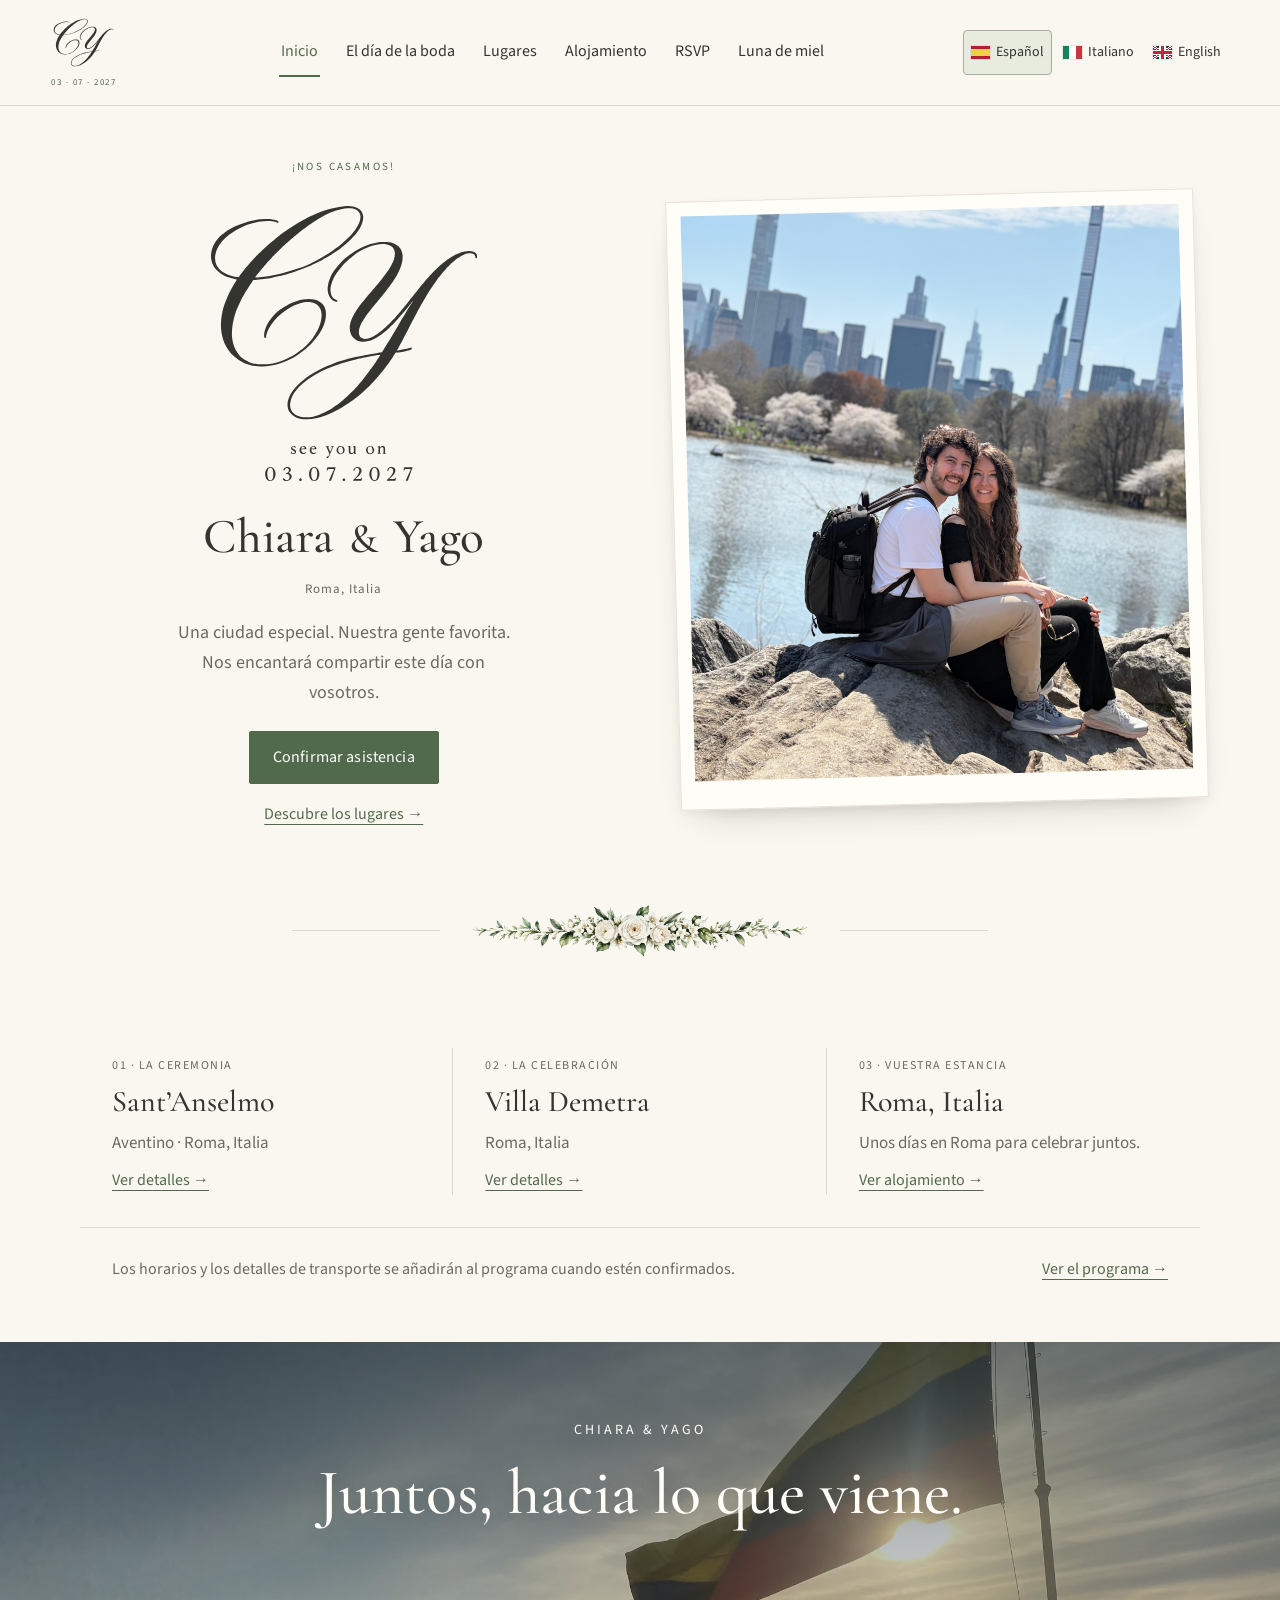
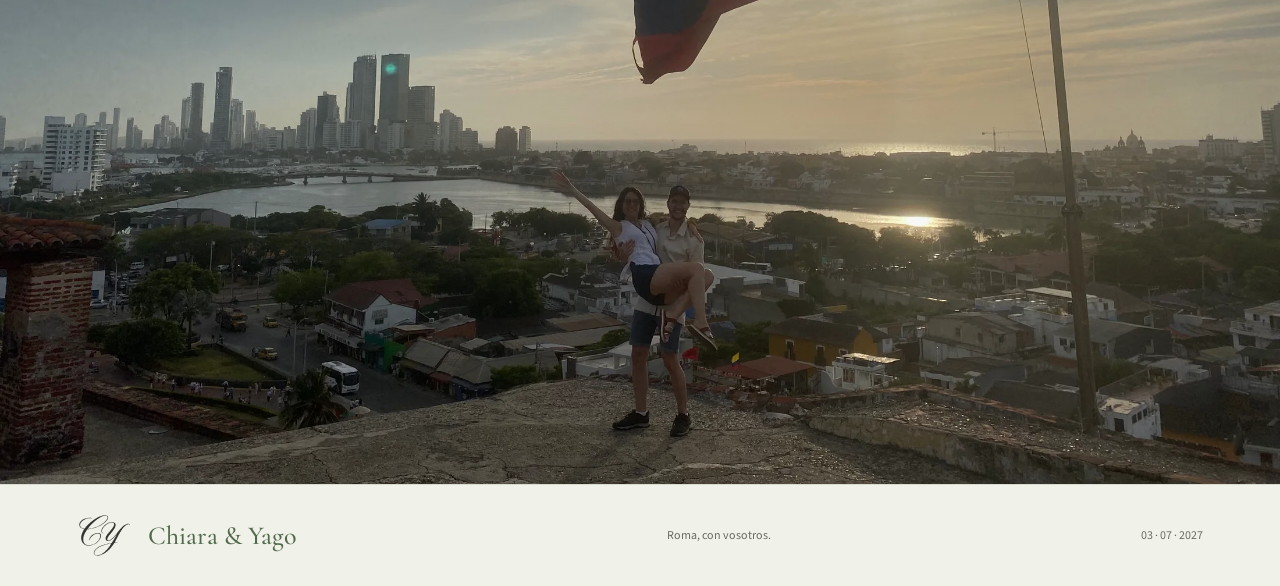
==== commit d28e4ef0: "Add honeymoon letter with photographic envelope animation" ====
--- a/index.html
+++ b/index.html
@@ -22,12 +22,20 @@
   <link rel="stylesheet" href="wedding-theme.css">
   <link rel="stylesheet" href="assets/vendor/leaflet.css">
   <link rel="stylesheet" href="locations.css">
+  <link rel="stylesheet" href="honeymoon.css">
+  <link rel="stylesheet" href="honeymoon-stationery.css">
+  <link rel="stylesheet" href="honeymoon-opening.css">
   <script defer src="rsvp-config.js"></script>
   <script defer src="guest-fields.js"></script>
   <script defer src="rsvp.js"></script>
   <script defer src="wedding-motion.js"></script>
   <script defer src="assets/vendor/leaflet.js"></script>
   <script defer src="locations.js"></script>
+  <script defer src="honeymoon-config.js"></script>
+  <script defer src="honeymoon.js"></script>
+  <link rel="stylesheet" href="accommodation.css">
+  <script defer src="accommodation-map.js"></script>
+  <script defer src="accommodation.js"></script>
   <script defer src="app.js"></script>
 </head>
 <body class="wedding-site">
--- a/locations.css
+++ b/locations.css
@@ -66,3 +66,7 @@
   .wedding-site .venue-gallery[open] .gallery-content { animation:none; }
   .wedding-site .venue-visual img,.wedding-site .gallery-plus { transition:none; }
 }
+/* Local editorial redesign: broad photographs, quiet spacing, visible galleries. */
+.wedding-site .locations-page{max-width:1180px}.wedding-site .locations-page>.page-heading{max-width:760px;margin-bottom:34px}.venue-jump-links{display:flex;justify-content:center;gap:36px;max-width:none;width:auto;margin:0 0 64px;order:initial}.venue-jump-links a{padding:10px 0;font-size:14px;border-bottom:1px solid var(--sage);color:var(--wine);text-decoration:none}.venue-jump-links span{margin-left:18px}.wedding-site .venue-editorial{margin-bottom:0}.venue-section-heading{text-align:center;margin:0 auto 32px}.venue-section-heading .eyebrow{margin-bottom:12px}.wedding-site .venue-section-heading h2{font-size:clamp(42px,5.5vw,68px);margin:0;line-height:1.08;scroll-margin-top:35px}.venue-subtitle{font:italic 25px/1.4 'Cormorant Garamond',Georgia,serif;color:var(--muted);margin:14px 0 0}.wedding-site .venue-feature{margin:0;background:#eee9df;position:relative}.wedding-site .venue-feature img{height:auto;max-height:none;aspect-ratio:auto;object-fit:contain;transform:none;border-radius:0}.venue-editorial-church .venue-feature{max-width:940px;margin-inline:auto!important}.venue-feature figcaption{display:flex;align-items:center;justify-content:space-between;padding:13px 20px;font-size:12px;letter-spacing:1.6px;text-transform:uppercase;background:#eeeae0;color:var(--wine)}.wedding-site .venue-editorial-copy{display:grid;grid-template-columns:minmax(0,1.6fr) minmax(240px,1fr);gap:55px;padding:36px 30px 40px;align-items:start}.venue-story{font:26px/1.5 'Cormorant Garamond',Georgia,serif;margin:0;max-width:640px}.venue-address-card{padding-left:28px;border-left:1px solid var(--line)}.venue-address-card .eyebrow{font-size:10px;letter-spacing:1.8px;margin:0 0 10px}.venue-address-card .address{font-size:15px;line-height:1.6;margin:0 0 13px;color:var(--muted)}.venue-gallery-heading{display:flex;justify-content:space-between;align-items:baseline;gap:16px;border-top:1px solid var(--line);padding-top:24px;margin-bottom:20px}.wedding-site .venue-gallery-heading h3{font-size:30px;margin:0}.venue-gallery-heading>span{font-size:12px;color:var(--muted)}.wedding-site .venue-curated-gallery .venue-gallery-grid{gap:22px;align-items:start}.wedding-site .venue-curated-gallery .gallery-photo img{aspect-ratio:auto;object-fit:contain;height:auto;background:transparent;border-radius:2px}.wedding-site .venue-curated-gallery .gallery-photo>span{display:flex;justify-content:space-between;gap:12px;font:21px/1.3 'Cormorant Garamond',Georgia,serif;padding-top:12px}.gallery-photo small{font:16px 'Source Sans 3',Arial,sans-serif;color:var(--wine)}.venue-interlude{text-align:center;padding:60px 20px;color:var(--wine)}.venue-interlude>span{font-size:32px}.venue-interlude>p{font:italic 30px/1.3 'Cormorant Garamond',Georgia,serif;margin:12px 0}.venue-interlude small{font-size:14px;color:var(--muted)}.venue-transport{text-align:center;background:var(--rose);margin:60px 0 0;padding:40px 32px}.venue-transport .eyebrow{font-size:10px;letter-spacing:1.6px}.wedding-site .venue-transport h2{max-width:700px;margin:0 auto 18px;font-size:36px}.venue-transport>p:not(.eyebrow){max-width:700px;margin:0 auto 20px}.wedding-site .locations-page .venue-map-section{margin-top:64px}.wedding-site .locations-page .venue-map-frame{padding:0;border-radius:3px;overflow:hidden}
+@media(max-width:700px){.venue-jump-links{gap:24px;margin-bottom:42px}.venue-jump-links a{font-size:13px}.venue-jump-links span{margin-left:6px}.wedding-site .venue-editorial-copy{grid-template-columns:1fr;gap:24px;padding:24px 0 30px}.venue-story{font-size:24px}.venue-address-card{padding-left:18px}.venue-subtitle{font-size:23px}.venue-gallery-heading{align-items:start}.venue-gallery-heading>span{max-width:100px;text-align:right}.wedding-site .venue-curated-gallery .venue-gallery-grid{grid-template-columns:1fr;gap:28px}.wedding-site .venue-editorial-church .venue-gallery-grid{grid-template-columns:1fr 1fr;gap:20px 14px}.venue-editorial-church .gallery-photo:last-child{grid-column:1/-1;max-width:75%;justify-self:center}.wedding-site .venue-curated-gallery .gallery-photo>span{font-size:20px}.venue-feature figcaption{padding:10px 14px;font-size:10px}.venue-interlude{padding:40px 14px}.venue-transport{padding:30px 20px;margin-top:40px}.wedding-site .venue-transport h2{font-size:31px}.venue-section-heading{margin-bottom:24px}}
+.wedding-site .venue-pool-note{font-size:13px;line-height:1.6;color:var(--muted);margin:20px 0 0;max-width:760px;font-style:italic}
--- a/honeymoon.css
+++ b/honeymoon.css
@@ -0,0 +1,55 @@
+/* Invitation-led honeymoon page. The outer envelope is the only disclosure. */
+.wedding-site .honeymoon-page{max-width:1180px;--letter-rose:#a77773;--letter-gold:#a9874e;--letter-paper:#fffdf7}
+.wedding-site .honeymoon-page>.page-heading{max-width:700px;margin-bottom:44px}
+.wedding-site .honeymoon-layout{display:grid;grid-template-columns:minmax(0,.9fr) minmax(0,1.1fr);gap:58px;align-items:start;padding:8px 0 50px}
+.wedding-site .honeymoon-photo{margin:40px 0 0;padding:12px 12px 26px;background:var(--letter-paper);border:1px solid #e6dfd3;box-shadow:0 18px 45px -30px #56403c60;rotate:-2deg}
+.wedding-site .honeymoon-photo img{display:block;width:100%;height:auto}
+.wedding-site .honeymoon-photo figcaption{text-align:center;font:italic 28px/1.25 'Cormorant Garamond',Georgia,serif;color:#79645d;padding:23px 14px 0}
+.wedding-site .honeymoon-letter{min-width:0}
+.wedding-site .letter-envelope{margin:0}
+.wedding-site .letter-envelope>summary{list-style:none;cursor:pointer;text-align:center;color:var(--ink);border-radius:4px}
+.wedding-site .letter-envelope>summary::-webkit-details-marker{display:none}
+.wedding-site .envelope-face{display:block;position:relative;margin:0 0 18px;overflow:hidden;border-radius:4px;background:#eee6de;box-shadow:0 15px 38px -26px #65484465;transition:transform .5s ease,box-shadow .5s ease}
+.wedding-site .invitation-envelope-image{display:block;width:100%;height:auto}
+.wedding-site .envelope-open-label{display:block;font:32px/1.25 'Cormorant Garamond',Georgia,serif;color:#765754}
+.wedding-site .envelope-hint{display:block;font-size:13px;letter-spacing:.3px;color:var(--muted);margin-top:8px}
+.wedding-site .envelope-close-label{display:none}
+.wedding-site .letter-envelope[open] .envelope-open-label,.wedding-site .letter-envelope[open] .envelope-hint{display:none}
+.wedding-site .letter-envelope[open] .envelope-close-label{display:inline-block;font-size:13px;color:var(--muted);border-bottom:1px solid #cdb6ac;padding:3px 0}
+.wedding-site .letter-envelope[open] .envelope-face{transform:rotate(-1deg);margin-bottom:12px}
+.wedding-site .letter-paper{position:relative;margin-top:24px;padding:40px 38px 0;background:var(--letter-paper);border:1px solid #e5ddcf;box-shadow:0 18px 48px -30px #58413e55}
+.wedding-site .letter-paper:before{content:'';position:absolute;inset:9px;border:1px solid #d6c4a859;pointer-events:none}
+.wedding-site .letter-monogram{display:block;margin:0 auto 30px;width:65px;height:auto;opacity:.75}
+.wedding-site .letter-paper>p{font-size:17px;line-height:1.8;margin:0 0 22px}
+.wedding-site .letter-paper .letter-greeting{font:29px/1.3 'Cormorant Garamond',Georgia,serif;color:#765754}
+.wedding-site .letter-paper .letter-signoff{margin-top:30px;margin-bottom:30px;font-size:15px}
+.wedding-site .letter-signoff span{display:block;font:italic 35px/1.3 'Cormorant Garamond',Georgia,serif;color:#765754;margin-top:5px}
+.wedding-site .honeymoon-bank{position:relative;margin:0 -38px;padding:30px 38px 36px;background:#f3ede4;border-top:1px solid #d8c9b2}
+.wedding-site .honeymoon-bank>.eyebrow{font-size:10px;letter-spacing:2.5px;color:#8b7048;margin:0 0 10px}
+.wedding-site .honeymoon-bank h2{font:32px/1.15 'Cormorant Garamond',Georgia,serif;color:#765754;margin:0 0 24px}
+.wedding-site .honeymoon-bank dl{margin:0 0 20px}
+.wedding-site .honeymoon-bank dt{font-size:11px;text-transform:uppercase;letter-spacing:1.6px;color:#756c5f;margin:18px 0 7px}
+.wedding-site .honeymoon-bank dd{margin:0;font-size:17px}
+.wedding-site .honeymoon-bank .honeymoon-iban{font-family:'Source Sans 3',Arial,sans-serif;font-variant-numeric:tabular-nums;letter-spacing:1px;font-size:18px;line-height:1.7;overflow-wrap:anywhere;user-select:all}
+.wedding-site .honeymoon-placeholder-details .honeymoon-iban{color:#a39786;user-select:none}
+.wedding-site .honeymoon-bank .button{border-color:#ae9381;color:#765754;background:transparent;font-size:14px;min-height:44px;padding:9px 18px}
+.wedding-site .honeymoon-bank .button:hover{background:#e9ddd0}
+.wedding-site .honeymoon-placeholder,.wedding-site .copy-feedback{font-size:13px;line-height:1.6;color:var(--muted);margin:12px 0 0}
+.wedding-site .letter-envelope[open] .letter-paper{animation:letter-unfold .65s ease both}
+@keyframes letter-unfold{from{opacity:0;transform:translateY(-12px)}to{opacity:1;transform:none}}
+@media(hover:hover) and (prefers-reduced-motion:no-preference){.wedding-site .letter-envelope:not([open])>summary:hover .envelope-face{transform:translateY(-4px);box-shadow:0 20px 40px -25px #65484475}}
+@media(max-width:1250px){.wedding-site header{grid-template-columns:1fr auto}.wedding-site header nav{grid-column:1/-1;grid-row:2;flex-wrap:wrap;justify-content:center}}
+@media(max-width:800px){.wedding-site .honeymoon-layout{grid-template-columns:1fr;gap:38px;max-width:560px;margin:auto}.wedding-site .honeymoon-photo{margin:0 22px 0}.wedding-site .honeymoon-photo figcaption{font-size:26px}.wedding-site .honeymoon-page>.page-heading{margin-bottom:32px}}
+@media(max-width:420px){.wedding-site .letter-paper{padding:30px 24px 0}.wedding-site .honeymoon-bank{margin:0 -24px;padding:26px 24px 30px}.wedding-site .letter-paper .letter-greeting{font-size:26px}.wedding-site .honeymoon-bank h2{font-size:29px}.wedding-site .honeymoon-photo{margin-inline:10px}.wedding-site .envelope-open-label{font-size:29px}}
+@media(prefers-reduced-motion:reduce){.wedding-site .letter-envelope[open] .letter-paper{animation:none}.wedding-site .envelope-face{transition:none}}
+/* Centred, layered envelope opening and the couple's moving invitation. */
+.wedding-site .honeymoon-layout{display:block;max-width:760px;margin:auto;padding-top:0}.wedding-site .honeymoon-letter{width:100%}.wedding-site .envelope-trigger{display:block;width:100%;padding:0;border:0;background:transparent;color:var(--ink);text-align:center;cursor:pointer}.wedding-site .envelope-theatre{display:block;position:relative;perspective:1400px;width:100%;padding:12% 7% 5%;isolation:isolate}.wedding-site .envelope-body{display:block;position:relative;aspect-ratio:1.85;background:#b4817a;border-radius:3px;box-shadow:0 20px 35px -17px #664d4866;transform-style:preserve-3d;transition:transform 1s cubic-bezier(.2,.75,.2,1),opacity .6s}.envelope-lining{position:absolute;inset:6px;background:linear-gradient(145deg,#d5b4a6,#e6cebe);border-radius:3px}.envelope-pocket{position:absolute;inset:0;z-index:4;clip-path:polygon(0 0,50% 57%,100% 0,100% 100%,0 100%);background:linear-gradient(32deg,#b7827c 49.7%,#ba8a83 50%,#c49a90 50.3%);border:1px solid #956960}.envelope-fold{position:absolute;inset:0;z-index:5;clip-path:polygon(0 0,100% 0,50% 60%);background:linear-gradient(170deg,#c0968e,#ad7872);transform-origin:50% 0;backface-visibility:visible;filter:drop-shadow(0 2px 2px #5a373b33)}.envelope-peek{position:absolute;inset:8% 7% 9%;z-index:3;background:#fffaf0;border:1px solid #d9c9b0;box-shadow:0 0 0 7px #fffaf0,0 0 0 8px #d9c9b077;display:grid;place-items:center}.envelope-peek img{width:18%;height:auto;opacity:.65}.envelope-ribbon{position:absolute;z-index:6;top:0;bottom:0;left:69%;width:7%;background:linear-gradient(90deg,#bb928b99,#dfc0b7bb 45%,#af7a7299);border-inline:1px dashed #ead2c599;transform:rotate(-9deg);transform-origin:top}.envelope-wax{position:absolute;z-index:8;left:50%;top:57%;width:15%;aspect-ratio:1;border-radius:47% 51% 46% 52%;transform:translate(-50%,-50%);background:radial-gradient(ellipse at 32% 25%,#efd692,#c8983f 45%,#a56b21 75%,#dfbd65);border:3px solid #dcb769;box-shadow:0 4px 8px #583d4344,inset 0 0 0 3px #a76d2866,inset 0 0 0 6px #f7dc8b88;display:grid;place-items:center}.envelope-wax img{width:70%;height:auto;filter:sepia(1);opacity:.8}.envelope-sprig{position:absolute;z-index:7;width:27%;right:9%;top:5%;transform:rotate(65deg);pointer-events:none}.envelope-sprig img{display:block;width:100%;height:auto;filter:sepia(.3)}
+.wedding-site .is-open .envelope-wax{animation:seal-release .65s ease forwards}.wedding-site .is-open .envelope-ribbon,.wedding-site .is-open .envelope-sprig{animation:ribbon-release .75s .1s ease forwards}.wedding-site .is-open .envelope-fold{animation:flap-open 1s .4s cubic-bezier(.3,.6,.2,1) forwards}.wedding-site .is-open .envelope-peek{animation:invitation-rise 1s .85s cubic-bezier(.2,.65,.2,1) forwards}.wedding-site .is-open .envelope-open-label,.wedding-site .is-open .envelope-hint{display:none}.wedding-site .is-open .envelope-close-label{display:inline-block;font-size:13px;color:var(--muted);padding:8px 0;border-bottom:1px solid #cdb6ac}.wedding-site .letter-revealed .envelope-theatre{max-height:160px;padding:15px 7%;overflow:hidden;transition:max-height .8s ease,padding .8s ease}.wedding-site .letter-revealed .envelope-body{transform:translateY(28%) scale(.48);opacity:.6;transform-origin:top center}.wedding-site .honeymoon-reveal[hidden]{display:none}.wedding-site .honeymoon-reveal{animation:reveal-invitation .9s cubic-bezier(.2,.65,.2,1) both}.wedding-site .invitation-film{margin:30px 0 0;padding:12px;background:#fffdf7;border:1px solid #e2d8c7;box-shadow:0 18px 40px -25px #63443a55}.wedding-site .invitation-film video{display:block;width:100%;height:auto;aspect-ratio:1920/650;background:#eee9dd}.wedding-site .invitation-film figcaption{display:flex;justify-content:space-between;align-items:center;gap:12px;padding:15px 8px 3px;font:italic 22px 'Cormorant Garamond',Georgia,serif;color:#765754}.wedding-site .invitation-film figcaption span{font:11px 'Source Sans 3',Arial,sans-serif;letter-spacing:2px}.wedding-site .honeymoon-reveal .letter-paper{max-width:650px;margin:28px auto 0;padding:42px 48px 0}.wedding-site .honeymoon-reveal .honeymoon-bank{margin:0 -48px;padding:32px 48px 38px}.wedding-site .honeymoon-reveal .letter-paper>p{font-size:18px}.wedding-site .envelope-trigger:focus-visible{outline:2px solid var(--wine);outline-offset:8px;border-radius:4px}
+@keyframes seal-release{to{transform:translate(-50%,-110%) rotate(-22deg) scale(1.1);opacity:0}}@keyframes ribbon-release{to{translate:65px 25px;rotate:12deg;opacity:0}}@keyframes flap-open{0%{transform:rotateX(0);z-index:5}65%{z-index:5}100%{transform:rotateX(178deg);z-index:1}}@keyframes invitation-rise{to{transform:translateY(-32%);box-shadow:0 12px 20px #63443a22}}@keyframes reveal-invitation{from{opacity:0;transform:translateY(-35px) scale(.96)}to{opacity:1;transform:none}}
+@media(max-width:600px){.wedding-site .envelope-theatre{padding:14% 2% 6%}.wedding-site .envelope-wax{border-width:2px}.wedding-site .honeymoon-reveal .letter-paper{padding:30px 25px 0}.wedding-site .honeymoon-reveal .honeymoon-bank{margin:0 -25px;padding:26px 25px 32px}.wedding-site .honeymoon-reveal .letter-paper>p{font-size:16px}.wedding-site .invitation-film{padding:6px}.wedding-site .invitation-film figcaption{font-size:20px}.wedding-site .invitation-film figcaption span{font-size:9px}.wedding-site .letter-revealed .envelope-theatre{max-height:105px}.wedding-site .envelope-open-label{font-size:29px}}
+@media(prefers-reduced-motion:reduce){.wedding-site .is-open .envelope-wax,.wedding-site .is-open .envelope-ribbon,.wedding-site .is-open .envelope-sprig,.wedding-site .is-open .envelope-fold,.wedding-site .is-open .envelope-peek,.wedding-site .honeymoon-reveal{animation:none}.wedding-site .envelope-body,.wedding-site .letter-revealed .envelope-theatre{transition:none}.wedding-site .is-open .envelope-wax,.wedding-site .is-open .envelope-ribbon,.wedding-site .is-open .envelope-sprig{opacity:0}.wedding-site .is-open .envelope-fold{transform:rotateX(178deg);z-index:1}}
+/* One illustrated stationery set; the real invitation is a separate keepsake. */
+.wedding-site .honeymoon-page{--stationery-ink:#805d59;--stationery-edge:#c7a38e}.wedding-site .envelope-body{background:#b98780;box-shadow:0 20px 42px -25px #6b494b70}.wedding-site .envelope-fold{background:linear-gradient(160deg,#c39a92,#b4827c)}.wedding-site .envelope-lining{background:#f2e7d8}.wedding-site .envelope-pocket{background:linear-gradient(32deg,#b7847d 49.8%,#c2948a 50%)}.wedding-site .envelope-peek{background:#fffaf0;border-color:#d3bda0}.wedding-site .envelope-sprig{width:18%;right:17%;top:0;transform:rotate(12deg)}.wedding-site .envelope-ribbon{left:70%;width:5%;opacity:.6}.wedding-site .envelope-wax{background:linear-gradient(135deg,#e3c684,#bd914b);border:2px solid #d5b474;box-shadow:0 4px 8px #583d4333,inset 0 0 0 3px #d9bb77,inset 0 0 0 4px #a87e43}.wedding-site .honeymoon-reveal .letter-paper{background:#fffaf0;border-color:#d3bda0;box-shadow:0 24px 55px -30px #65494366;padding-top:50px}.wedding-site .letter-paper:before{border-color:#c5a77b55;inset:12px}.wedding-site .paper-sprig{position:absolute;top:25px;width:70px;height:105px;opacity:.72;pointer-events:none}.wedding-site .paper-sprig-left{left:26px;transform:rotate(-20deg)}.wedding-site .paper-sprig-right{right:26px;transform:scaleX(-1) rotate(-20deg)}.wedding-site .letter-monogram{width:70px;margin-bottom:42px}.wedding-site .honeymoon-reveal .honeymoon-bank{background:#f3e9df;border-top-color:#d5bca3}.wedding-site .letter-revealed .envelope-body{transform:translateY(18%) scale(.62);opacity:.8}.wedding-site .letter-revealed .envelope-theatre{max-height:180px}.wedding-site .invitation-keepsake{margin:65px auto 10px;max-width:760px}.wedding-site .keepsake-heading{text-align:center;max-width:600px;margin:0 auto 26px}.wedding-site .keepsake-heading>span{display:block;color:#a98a54;font-size:28px;margin-bottom:12px}.wedding-site .keepsake-heading h2{font:36px/1.2 'Cormorant Garamond',Georgia,serif;color:#765754;margin:0 0 10px}.wedding-site .keepsake-heading p{font-size:15px;color:var(--muted);margin:0}.wedding-site .invitation-film{margin:0;padding:16px;background:#eee5da;border:1px solid #d9cbb9;box-shadow:0 20px 45px -30px #65494355;outline:1px solid #fff9ed;outline-offset:-7px}.wedding-site .invitation-film video{border:1px solid #d8cdbb}.wedding-site .invitation-film figcaption{padding:16px 6px 2px}.wedding-site .honeymoon-reveal{animation:paper-arrives 1.1s cubic-bezier(.2,.7,.2,1) both}
+@keyframes paper-arrives{from{opacity:0;transform:translateY(-65px) rotate(-1deg)}to{opacity:1;transform:none}}
+@media(max-width:600px){.wedding-site .paper-sprig{width:48px;height:76px;top:24px}.wedding-site .paper-sprig-left{left:19px}.wedding-site .paper-sprig-right{right:19px}.wedding-site .honeymoon-reveal .letter-paper{padding-top:35px}.wedding-site .letter-monogram{width:60px;margin-bottom:35px}.wedding-site .letter-revealed .envelope-theatre{max-height:120px}.wedding-site .invitation-keepsake{margin-top:45px}.wedding-site .keepsake-heading h2{font-size:29px}.wedding-site .invitation-film{padding:10px}}
+@media(prefers-reduced-motion:reduce){.wedding-site .honeymoon-reveal{animation:none}}
--- a/honeymoon-stationery.css
+++ b/honeymoon-stationery.css
@@ -0,0 +1,85 @@
+/* Original envelope artwork is preserved intact; the letter uses a centred couple vignette. */
+.wedding-site .envelope-theatre{padding:25% 8% 9%;perspective:1800px;overflow:visible;max-height:none;transition:none}
+.wedding-site .envelope-body{aspect-ratio:1.9;isolation:isolate;background:#ad7f79;border:1px solid #aa7c76;border-radius:2px;box-shadow:0 22px 38px -22px #66453f80,0 3px 5px #66453f20;transform:none;opacity:1}
+.wedding-site .envelope-body:after,.wedding-site .envelope-fold:after,.wedding-site .envelope-pocket:after{content:'';position:absolute;inset:0;pointer-events:none;opacity:.13;background-image:url("data:image/svg+xml,%3Csvg xmlns='http://www.w3.org/2000/svg' width='180' height='180'%3E%3Cfilter id='n'%3E%3CfeTurbulence type='fractalNoise' baseFrequency='.8' numOctaves='3' stitchTiles='stitch'/%3E%3C/filter%3E%3Cpath fill='%23fff' filter='url(%23n)' opacity='.6' d='M0 0h180v180H0z'/%3E%3C/svg%3E")}
+.wedding-site .envelope-lining{inset:1px;background:repeating-linear-gradient(45deg,#eee1d0 0px,#eee1d0 9px,#e9dbca 10px,#eee1d0 11px);border:7px solid #b48a80}
+.wedding-site .envelope-pocket{background:linear-gradient(148deg,transparent 49.7%,#986a6533 49.9%,transparent 50.4%),linear-gradient(32deg,#bb8c83 49.7%,#c1978d 50%);clip-path:polygon(0 0,50% 58%,100% 0,100% 100%,0 100%);border-color:#ae7d74}
+.wedding-site .envelope-fold{clip-path:polygon(0 0,100% 0,100% 17%,52% 67%,48% 67%,0 17%);background:linear-gradient(175deg,#c99f95,#ba8a82 75%);filter:drop-shadow(0 3px 2px #63413c35);transform-origin:50% 0;backface-visibility:hidden}
+.wedding-site .flap-monogram{position:absolute;width:18%;height:22%;object-fit:contain;left:36%;top:20%;opacity:.36;filter:sepia(1) drop-shadow(0 1px 0 #f7d3bd)}
+.wedding-site .flap-date{position:absolute;left:36%;width:18%;top:45%;font:italic clamp(9px,1.2vw,13px) Georgia,serif;letter-spacing:2px;color:#95675f;text-shadow:0 1px #dbb5a5}
+.wedding-site .envelope-ribbon{left:60%;top:-8%;width:32%;height:125%;bottom:auto;background:none;border:0;opacity:1;transform:none;filter:drop-shadow(1px 3px 2px #56393730)}
+.wedding-site .envelope-ribbon img{width:100%;height:100%;object-fit:fill}
+.wedding-site .envelope-sprig{width:15%;right:16%;top:-3%;transform:rotate(7deg);filter:drop-shadow(1px 2px 1px #553a3825)}
+.wedding-site .envelope-wax{width:14%;left:49%;top:72%;border-radius:47% 49% 44% 50%;border:3px solid #c69d50;background:radial-gradient(ellipse at 28% 20%,#f5dda2,#d8ae5d 42%,#b77f2d 80%,#e4be70);box-shadow:0 5px 6px #63412d44,inset 0 0 0 2px #efcf87,inset 0 0 0 5px #b88538,inset 0 0 0 6px #edcc82}
+.wedding-site .envelope-wax:before{content:'';position:absolute;left:40%;bottom:90%;width:150%;height:70%;border:1px solid #b99043;border-radius:50%;transform:rotate(-25deg);z-index:-1}
+.wedding-site .envelope-wax img{width:68%;opacity:.55;filter:sepia(1) drop-shadow(0 1px #ffe1a1)}
+.wedding-site .envelope-peek{inset:5% 6% 6%;display:block;background:#fcf7ec;box-shadow:0 0 0 5px #fcf7ec,0 0 0 6px #d3c3a6;border:1px solid #d9ccb4;overflow:hidden}
+.wedding-site .envelope-peek .peek-garden{position:absolute;inset:0;width:100%;height:100%;object-fit:contain;opacity:.8}
+.wedding-site .envelope-peek .peek-monogram{position:absolute;left:43%;top:7%;width:14%;height:22%;object-fit:contain;opacity:.6}
+.wedding-site .envelope-peek>span{position:absolute;left:0;right:0;top:33%;font:8px Georgia,serif;letter-spacing:2px;color:#8d806b}
+.wedding-site .is-open .envelope-wax{animation:stationery-seal 1.1s cubic-bezier(.4,0,.2,1) both}
+.wedding-site .is-open .envelope-ribbon,.wedding-site .is-open .envelope-sprig{animation:stationery-silk 1.5s .2s cubic-bezier(.4,0,.2,1) both}
+.wedding-site .is-open .envelope-fold{animation:stationery-flap 1.6s .7s cubic-bezier(.4,0,.2,1) forwards}
+.wedding-site .is-open .envelope-peek{animation:stationery-card 1.8s 1.5s cubic-bezier(.22,1,.36,1) forwards}
+.wedding-site .letter-revealed .envelope-theatre{padding:25% 8% 9%;max-height:none;overflow:visible;transition:none}
+.wedding-site .letter-revealed .envelope-body{transform:none;opacity:1}
+.wedding-site .honeymoon-reveal{animation:stationery-letter 1.5s cubic-bezier(.22,1,.36,1) both}
+.wedding-site .honeymoon-reveal .letter-paper{padding-top:36px;background:#fcf7ec;box-shadow:0 22px 65px -35px #75574c65;border-color:#dfd1ba}
+.wedding-site .letter-paper:before{inset:10px;border-color:#c9b18a50}
+.wedding-site .letter-monogram{width:85px;margin:0 auto 12px;opacity:.68}
+.wedding-site .letter-date{text-align:center;font-size:9px;letter-spacing:2.4px;color:#928269}
+.wedding-site .letter-date span{margin:0 8px;color:#b99259}
+.wedding-site .letter-garden{display:block;width:calc(100% + 56px);max-width:none;height:auto;margin:12px -28px 24px;opacity:.9}
+.wedding-site .paper-sprig{width:50px;height:85px;opacity:.45}
+.wedding-site .letter-paper .letter-greeting{text-align:center;font-size:28px}
+.wedding-site .letter-paper .letter-signoff{text-align:center;padding:14px 0 8px}
+.wedding-site .honeymoon-reveal .honeymoon-bank{background:linear-gradient(#f2e8dc,#f8f0e4);border-top:1px solid #d9c7aa}
+@keyframes stationery-seal{0%,15%{opacity:1;transform:translate(-50%,-50%) rotate(0)}60%{opacity:1;transform:translate(-50%,-42%) rotate(-12deg)}100%{opacity:0;transform:translate(-70%,10%) rotate(-18deg)}}
+@keyframes stationery-silk{0%{opacity:1;translate:0 0;rotate:0deg}65%{opacity:.85}100%{opacity:0;translate:50px 25px;rotate:12deg}}
+@keyframes stationery-flap{0%{transform:rotateX(0deg);z-index:5}49%{z-index:5}50%,100%{z-index:1}100%{transform:rotateX(174deg)}}
+@keyframes stationery-card{0%{transform:translateY(0)}100%{transform:translateY(-56%) rotate(-1deg);box-shadow:0 7px 16px #6a4f3c18}}
+@keyframes stationery-letter{from{opacity:0;transform:translateY(-25px)}to{opacity:1;transform:none}}
+.wedding-site .envelope-ribbon{left:53%;top:-8%;width:43%;height:132%;filter:drop-shadow(0 4px 3px #66453f20)}
+.wedding-site .envelope-ribbon img{object-fit:contain}
+.wedding-site .envelope-body{background:#b38680}
+.wedding-site .envelope-fold{background:linear-gradient(170deg,#c49a94,#b1847f 85%)}
+.wedding-site .envelope-pocket{background:linear-gradient(148deg,transparent 49.7%,#986a6522 49.9%,transparent 50.4%),linear-gradient(32deg,#b98d86 49.7%,#c0978f 50%)}
+.wedding-site .envelope-wax{left:48%;top:76%;width:13%}
+.wedding-site .envelope-peek .peek-garden{object-fit:cover;opacity:1}
+.wedding-site .envelope-peek .peek-monogram{left:42%;top:24%;width:16%;height:32%}
+.wedding-site .envelope-peek>span{top:64%;font-size:7px}
+.wedding-site .honeymoon-reveal .letter-paper{padding-top:12px;overflow:hidden}
+.wedding-site .letter-artwork{position:relative;margin:0 -36px 32px;aspect-ratio:3/1;isolation:isolate}
+.wedding-site .letter-artwork .letter-garden{position:absolute;inset:0;width:100%;height:100%;margin:0;object-fit:cover;opacity:1;z-index:-1;mask-image:linear-gradient(#000 88%,transparent)}
+.wedding-site .letter-artwork .letter-monogram{position:absolute;width:15%;height:38%;object-fit:contain;left:42.5%;top:20%;margin:0;opacity:.78}
+.wedding-site .letter-artwork .letter-date{position:absolute;left:33%;width:34%;top:66%;font-size:7px;letter-spacing:1.4px;white-space:nowrap}
+.wedding-site .letter-artwork .letter-date span{margin:0 4px}
+.wedding-site .letter-paper>p:not(.letter-greeting):not(.letter-signoff){font-size:17px;line-height:1.9;color:#655d53}
+.wedding-site .letter-paper .letter-greeting{margin-bottom:25px;color:#795d55}
+@media(max-width:600px){.wedding-site .letter-artwork{margin-inline:-19px;margin-bottom:22px;aspect-ratio:2.7/1}.wedding-site .letter-artwork .letter-date{font-size:5px;letter-spacing:.6px;left:30%;width:40%}.wedding-site .letter-paper>p:not(.letter-greeting):not(.letter-signoff){font-size:16px}}
+@media(max-width:600px){.wedding-site .envelope-theatre,.wedding-site .letter-revealed .envelope-theatre{padding:27% 3% 10%}.wedding-site .flap-date{font-size:8px;letter-spacing:1px}.wedding-site .envelope-peek>span{font-size:6px}.wedding-site .letter-garden{width:calc(100% + 24px);margin-inline:-12px}.wedding-site .letter-paper .letter-greeting{font-size:24px}.wedding-site .letter-date{font-size:8px;letter-spacing:1.8px}.wedding-site .envelope-wax{border-width:2px}}
+@media(prefers-reduced-motion:reduce){.wedding-site .is-open .envelope-wax,.wedding-site .is-open .envelope-ribbon,.wedding-site .is-open .envelope-sprig,.wedding-site .is-open .envelope-fold,.wedding-site .is-open .envelope-peek,.wedding-site .honeymoon-reveal{animation:none}.wedding-site .is-open .envelope-peek{transform:translateY(-56%)}.wedding-site .is-open .envelope-fold{transform:rotateX(174deg);z-index:1}}
+/* Use the actual approved envelope, without reconstructed folds or decorations. */
+.wedding-site .original-envelope-stage{display:grid;grid-template-rows:1fr;overflow:hidden;perspective:1400px;transition:grid-template-rows 1.15s cubic-bezier(.22,1,.36,1),opacity .9s ease;opacity:1}
+.wedding-site .original-envelope-photo{display:block;width:100%;height:auto;min-height:0;object-fit:contain;mix-blend-mode:multiply;transform-origin:50% 80%;transition:transform 1.2s cubic-bezier(.22,1,.36,1),opacity .8s ease;mask-image:linear-gradient(transparent,#000 8%,#000 92%,transparent)}
+.wedding-site .is-open .original-envelope-photo{transform:translateY(24px) rotateX(8deg) scale(.97);opacity:0}
+.wedding-site .letter-revealed .original-envelope-stage{grid-template-rows:0fr;opacity:0}
+.wedding-site .original-envelope-inner{display:block;min-height:0;overflow:hidden}
+.wedding-site .envelope-open-label{margin-top:-12px}
+.wedding-site .letter-artwork{display:flex;flex-direction:column;align-items:center;aspect-ratio:auto;margin:0 0 30px;padding-top:12px}
+.wedding-site .letter-couple{position:relative;width:min(100%,320px);aspect-ratio:1/1;overflow:hidden;mask-image:radial-gradient(ellipse at 50% 48%,#000 48%,transparent 74%)}
+.wedding-site .letter-couple img{position:absolute;right:0;top:0;width:300%;max-width:none;height:100%;object-fit:fill}
+.wedding-site .letter-artwork .letter-date{position:static;width:auto;margin-top:10px;font-size:9px;letter-spacing:2px;text-align:center;color:#928269}
+.wedding-site .honeymoon-reveal{animation:stationery-letter 1.3s cubic-bezier(.22,1,.36,1) both}
+@media(max-width:600px){.wedding-site .letter-couple{width:250px;max-width:100%}.wedding-site .letter-artwork{margin-inline:0}.wedding-site .letter-artwork .letter-date{font-size:8px}.wedding-site .envelope-open-label{margin-top:0}}
+@media(prefers-reduced-motion:reduce){.wedding-site .original-envelope-stage,.wedding-site .original-envelope-photo{transition:none}.wedding-site .honeymoon-reveal{animation:none}}
+
+/* Transparent original artwork with a quiet invitation to interact. */
+.wedding-site .original-envelope-inner{padding:24px 18px 30px}
+.wedding-site .original-envelope-photo{mix-blend-mode:normal;mask-image:none;filter:drop-shadow(0 10px 9px #66453f25);transform-origin:50% 65%}
+@media(prefers-reduced-motion:no-preference){
+  .wedding-site .letter-envelope:not(.is-open) .original-envelope-photo{animation:envelope-invitation 9s 2s ease-in-out infinite}
+  .wedding-site .letter-envelope:not(.is-open) .envelope-trigger:hover .original-envelope-photo,.wedding-site .letter-envelope:not(.is-open) .envelope-trigger:focus-visible .original-envelope-photo{animation:none;transform:translateY(-5px) rotate(-.5deg)}
+}
+@keyframes envelope-invitation{0%,76%,100%{transform:translateY(0) rotate(0)}82%{transform:translateY(-5px) rotate(-.6deg)}89%{transform:translateY(-3px) rotate(.45deg)}95%{transform:translateY(0) rotate(0)}}
+@media(max-width:600px){.wedding-site .original-envelope-inner{padding:16px 8px 24px}}
--- a/honeymoon-opening.css
+++ b/honeymoon-opening.css
@@ -0,0 +1,75 @@
+/* Independent photographic shell, complete decoration and long sliding card. */
+.wedding-site .photo-envelope-stage{display:block;padding:20px 18px 24px;transition:padding 1.8s cubic-bezier(.3,0,.2,1)}
+.wedding-site .photo-envelope-scene{display:block;position:relative;aspect-ratio:1588/990;isolation:isolate;perspective:1400px}
+.wedding-site .photo-shell-back,.wedding-site .photo-shell-front{position:absolute;inset:0;pointer-events:none;transform:translateY(0);transition:transform 2s 1.7s cubic-bezier(.3,0,.2,1);filter:drop-shadow(0 8px 7px #66453f20)}
+.wedding-site .photo-shell-back{z-index:1}.wedding-site .photo-shell-front{z-index:3}
+.wedding-site .photo-envelope-closed{position:absolute;inset:0;width:100%;height:100%;object-fit:contain;z-index:5;opacity:1;transition:opacity 1s .25s ease;filter:drop-shadow(0 10px 9px #66453f25)}
+.wedding-site .photo-envelope-back,.wedding-site .photo-envelope-pocket,.wedding-site .photo-envelope-lid img{position:absolute;max-width:none;width:124%;height:137.4%;left:-12%;top:-40.5%;object-fit:fill;pointer-events:none}
+.wedding-site .photo-envelope-back{clip-path:polygon(0 35.5%,100% 35.5%,100% 100%,0 100%)}
+.wedding-site .photo-envelope-pocket{clip-path:polygon(0 35.5%,12.3% 35.5%,48.8% 74.2%,87.7% 35.5%,100% 35.5%,100% 100%,0 100%)}
+.wedding-site .photo-envelope-back,.wedding-site .photo-envelope-pocket,.wedding-site .photo-whole-ribbon,.wedding-site .photo-original-seal{opacity:0;transition:opacity 1s .25s ease}
+.wedding-site .photo-envelope-lid{position:absolute;inset:0;transform-origin:50% 8.3%;transform:rotateX(-179deg);opacity:0;transition:transform 1.7s .35s cubic-bezier(.35,0,.2,1),opacity .75s .25s ease}
+.wedding-site .photo-envelope-lid img{clip-path:polygon(0 0,100% 0,100% 35.7%,0 35.7%)}
+.wedding-site .photo-whole-ribbon{position:absolute;left:62%;top:3%;width:33%;height:96%;object-fit:contain;max-width:none;filter:drop-shadow(0 2px 2px #49312625)}
+/* The seal is a window onto the original photograph, not generated lettering. */
+.wedding-site .photo-original-seal{position:absolute;left:40%;top:57%;width:16%;height:23%;overflow:hidden;clip-path:ellipse(49% 49% at 50% 50%);filter:drop-shadow(0 3px 2px #49312630)}
+.wedding-site .photo-original-seal img{position:absolute;width:661.67%;height:471.43%;max-width:none;left:-262.5%;top:-257.14%;object-fit:fill}
+.wedding-site .photo-sliding-card{display:flex;flex-direction:column;align-items:center;justify-content:center;position:absolute;left:8%;top:20%;width:84%;height:52%;z-index:2;background:#fcf7ec;border:1px solid #e1d2bb;box-shadow:0 5px 14px -5px #49312645;opacity:0;transform:translateY(0);transition:transform 2.2s 1.7s cubic-bezier(.3,0,.2,1),opacity .5s 1.3s ease}
+.wedding-site .photo-sliding-card:before{content:'';position:absolute;inset:7px;border:1px solid #d9c8a950;pointer-events:none}
+.wedding-site .photo-card-couple{display:block;position:relative;width:35%;height:82%;overflow:hidden;mask-image:radial-gradient(ellipse,#000 45%,transparent 74%)}
+.wedding-site .photo-card-couple img{position:absolute;right:0;top:0;width:300%;height:100%;max-width:none;object-fit:fill}
+.wedding-site .photo-card-date{font:9px Georgia,serif;letter-spacing:2px;color:#8d7b65;margin-top:3px}
+.wedding-site .is-open .photo-envelope-stage{padding-top:26%;padding-bottom:18%}
+.wedding-site .is-open .photo-envelope-closed{opacity:0;pointer-events:none}
+.wedding-site .is-open .photo-envelope-back,.wedding-site .is-open .photo-envelope-pocket,.wedding-site .is-open .photo-whole-ribbon,.wedding-site .is-open .photo-original-seal{opacity:1}
+.wedding-site .is-open .photo-envelope-lid{opacity:1;transform:rotateX(0)}
+.wedding-site .is-open .photo-shell-back,.wedding-site .is-open .photo-shell-front{transform:translateY(24%)}
+.wedding-site .is-open .photo-sliding-card{opacity:1;transform:translateY(-95%)}
+@media(prefers-reduced-motion:no-preference){.wedding-site .letter-envelope:not(.is-open) .photo-envelope-scene{animation:envelope-invitation 9s 2s ease-in-out infinite}.wedding-site .letter-envelope:not(.is-open) .envelope-trigger:hover .photo-envelope-scene{animation:none;transform:translateY(-4px)}}
+@media(max-width:600px){.wedding-site .photo-envelope-stage{padding-inline:8px}.wedding-site .photo-card-date{font-size:6px;letter-spacing:1px}}
+@media(prefers-reduced-motion:reduce){.wedding-site .photo-envelope-stage,.wedding-site .photo-envelope-scene *{transition:none}}
+/* The rising stationery carries the actual translated letter and account details. */
+.wedding-site .photo-sliding-card{container-type:inline-size;justify-content:flex-start;padding:3% 4%;box-sizing:border-box;text-align:left;overflow:hidden}
+.wedding-site .rising-letter-date{display:block;text-align:center;width:100%;font-size:1.5cqw;letter-spacing:.3cqw;color:#928269;margin:0 0 2.5cqw}
+.wedding-site .rising-letter-columns{display:grid;grid-template-columns:minmax(0,1.8fr) minmax(0,1fr);gap:4cqw;width:100%;font:1.65cqw/1.6 'Source Sans 3',Arial,sans-serif;color:#655d53}
+.wedding-site .rising-letter-message>span,.wedding-site .rising-letter-bank>span{display:block;margin-bottom:1.3cqw}
+.wedding-site .rising-letter-greeting{font:2.6cqw/1.2 'Cormorant Garamond',Georgia,serif;color:#795d55}
+.wedding-site .rising-letter-signoff em{display:block;font:italic 3cqw/1.3 'Cormorant Garamond',Georgia,serif;color:#795d55;margin-top:.6cqw}
+.wedding-site .rising-letter-bank{border-left:1px solid #d9c7aa;padding-left:3cqw}
+.wedding-site .rising-letter-names{font-size:1.4cqw;letter-spacing:.2cqw;text-transform:uppercase}
+.wedding-site .rising-letter-bank-title{font:2.8cqw/1.2 'Cormorant Garamond',Georgia,serif;color:#795d55}
+.wedding-site .rising-letter-iban{overflow-wrap:anywhere;font-size:1.5cqw}
+/* One real letter: the readable article itself emerges from the pocket. */
+.wedding-site .photo-envelope-stage{cursor:pointer}
+.wedding-site .is-open .photo-envelope-stage{padding-top:calc(var(--live-letter-height, 1000px) + 22%);padding-bottom:18%;cursor:default;transition:padding 2.5s .5s cubic-bezier(.3,0,.2,1)}
+.wedding-site .live-letter-window{position:absolute;bottom:32%;left:50%;width:min(92%,650px);height:var(--live-letter-height,1000px);transform:translateX(-50%);overflow:hidden;z-index:2;pointer-events:none;visibility:hidden;transition:visibility 0s 1.5s}
+.wedding-site .live-letter-window .letter-paper{box-sizing:border-box;width:100%;max-width:none;margin:0;padding:12px 38px 0;background:#fcf7ec;transform:translateY(105%);transition:transform 2.5s 1.4s cubic-bezier(.3,0,.2,1);box-shadow:0 8px 20px #49312620}
+.wedding-site .live-letter-window .honeymoon-bank{margin-inline:-38px;padding:30px 38px 36px}
+.wedding-site .is-open .live-letter-window{visibility:visible;pointer-events:auto;transition:visibility 0s}
+.wedding-site .is-open .live-letter-window .letter-paper{transform:translateY(0)}
+.wedding-site .live-letter-window .letter-couple{width:240px;max-width:100%}
+.wedding-site .live-letter-window .letter-paper>p{font-size:17px;line-height:1.8}
+.wedding-site .live-letter-window .letter-paper .letter-greeting{font:28px/1.3 'Cormorant Garamond',Georgia,serif}
+@media(max-width:600px){.wedding-site .live-letter-window{width:96%}.wedding-site .live-letter-window .letter-paper{padding-inline:24px}.wedding-site .live-letter-window .honeymoon-bank{margin-inline:-24px;padding-inline:24px}.wedding-site .live-letter-window .letter-paper>p{font-size:16px}.wedding-site .live-letter-window .letter-couple{width:190px}}
+@media(prefers-reduced-motion:reduce){.wedding-site .is-open .photo-envelope-stage,.wedding-site .live-letter-window,.wedding-site .live-letter-window .letter-paper{transition:none}}
+
+/* Keep the readable letter in normal layout; only its contents slide. */
+.wedding-site .photo-envelope-stage,.wedding-site .is-open .photo-envelope-stage{padding:20px 18px 24px;transition:none}
+.wedding-site .photo-envelope-scene{display:grid;grid-template-columns:minmax(0,1fr);grid-template-rows:auto auto;aspect-ratio:auto;row-gap:0;transition:row-gap 1.5s ease}
+.wedding-site .photo-shell-back,.wedding-site .photo-shell-front{position:relative;inset:auto;grid-area:2/1;width:100%;aspect-ratio:1588/990;transform:none!important}
+.wedding-site .photo-envelope-closed{grid-area:2/1;position:relative;inset:auto;aspect-ratio:1588/990;height:auto}
+.wedding-site .live-letter-window{grid-area:1/1;position:relative;bottom:auto;left:auto;transform:none;width:min(92%,650px);height:0;margin-inline:auto;z-index:4;overflow:hidden;transition:height 2.5s .5s cubic-bezier(.3,0,.2,1),visibility 0s 3s}
+.wedding-site .is-open .live-letter-window{height:var(--live-letter-height,1000px);visibility:visible;transition:height 2.5s .5s cubic-bezier(.3,0,.2,1),visibility 0s}
+.wedding-site .is-open .photo-envelope-scene{row-gap:28px}
+.wedding-site .letter-revealed .live-letter-window{overflow:visible}
+@media(max-width:600px){.wedding-site .photo-envelope-stage,.wedding-site .is-open .photo-envelope-stage{padding-inline:8px}.wedding-site .live-letter-window{width:96%}}
+@media(prefers-reduced-motion:reduce){.wedding-site .photo-envelope-scene,.wedding-site .live-letter-window,.wedding-site .is-open .live-letter-window{transition:none}}
+/* Quiet but unmistakable invitation to touch the envelope. */
+.wedding-site .envelope-hint{display:inline-flex;align-items:center;gap:10px;margin-top:14px;padding:10px 19px;border:1px solid #b89c8170;border-radius:24px;color:#80624f;background:#fffaf080;font-size:14px;letter-spacing:.3px}
+.wedding-site .envelope-hint:before{content:'↗';font-size:20px;line-height:1;color:#a17e50}
+.wedding-site .is-open .envelope-hint{display:none}
+.wedding-site .envelope-trigger:hover .envelope-hint,.wedding-site .envelope-trigger:focus-visible .envelope-hint{background:#f1e7da;border-color:#a98a65}
+/* Reveal the paper as its row expands, avoiding an empty full-height placeholder. */
+.wedding-site .live-letter-window .letter-paper{transform:translateY(90px);transition:transform 2.5s .5s cubic-bezier(.3,0,.2,1)}
+.wedding-site .is-open .live-letter-window .letter-paper{transform:translateY(0)}
+@media(prefers-reduced-motion:reduce){.wedding-site .live-letter-window .letter-paper{transition:none}}
--- a/accommodation.css
+++ b/accommodation.css
@@ -0,0 +1,9 @@
+.hotel-intro{display:grid;grid-template-columns:1.05fr 1fr;gap:44px;align-items:center}.hotel-hero{width:100%;height:510px;object-fit:cover;border-radius:180px 180px 3px 3px}.hotel-copy h2{margin:0 0 20px}.hotel-copy .eyebrow{margin-bottom:12px}.hotel-address{font-size:14px;color:var(--muted)}.hotel-actions{display:flex;align-items:center;flex-wrap:wrap;gap:20px;margin-top:24px}.hotel-photos{display:grid;grid-template-columns:1fr 1fr;gap:24px;margin-top:40px}.hotel-photos figure{margin:0}.hotel-photos img{display:block;width:100%;height:275px;object-fit:cover;border-radius:3px}.hotel-photos figcaption{margin-top:8px;color:var(--muted);font-size:14px}.hotel-credit{font-size:12px;color:var(--muted);margin:14px 0 48px}.hotel-booking-grid{display:grid;grid-template-columns:1fr 1fr;gap:40px;border-top:1px solid var(--line);padding-top:40px}.hotel-booking-grid h2{margin-top:0}.hotel-booking-grid .eyebrow{font-size:11px;letter-spacing:1.4px}.hotel-rates{width:100%;border-collapse:collapse;text-align:left;font-size:16px}.hotel-rates th,.hotel-rates td{padding:15px 8px 15px 0;border-bottom:1px solid var(--line)}.hotel-rates thead{font-size:12px;color:var(--muted)}.hotel-rates tbody th{font-weight:400}.hotel-rates td{font-size:24px;color:var(--wine);white-space:nowrap}.hotel-rates th:last-child,.hotel-rates td:last-child{text-align:right}.hotel-book{background:var(--rose);padding:30px;border-radius:3px}.hotel-reference{border-block:1px solid var(--line);padding:16px 0}.hotel-reference span{display:block;font-size:13px;margin-bottom:5px}.hotel-reference strong{letter-spacing:1px;font-size:15px}.hotel-book a{overflow-wrap:anywhere}.wedding-bus{margin-top:55px;padding:38px;background:#eee8df;text-align:center;border-radius:3px}.wedding-bus h2{margin-top:0}.wedding-bus>p{max-width:760px;margin-inline:auto}.hotel-route{display:grid;grid-template-columns:repeat(4,1fr);padding:0;margin:32px 0;list-style:none;text-align:center;gap:18px}.hotel-route li{border-top:1px solid var(--sage);padding-top:15px;font-size:16px}.hotel-route span{display:block;font:28px 'Cormorant Garamond',Georgia,serif;color:var(--wine);margin-bottom:9px}.hotel-travel{padding-top:30px;margin-top:20px}.hotel-travel-grid{display:grid;grid-template-columns:1fr 1.25fr 1fr;gap:30px}.hotel-travel-grid h3{font-size:28px;margin-top:0}.hotel-travel-grid article{border-top:1px solid var(--line);padding-top:24px}.hotel-choice{margin-top:40px;padding-top:15px;border-top:1px solid var(--line)}.accommodation-page .note{font-size:14px;color:var(--muted)}
+@media(max-width:800px){.hotel-intro{grid-template-columns:1fr;gap:28px}.hotel-hero{height:380px;max-width:550px;margin:auto}.hotel-booking-grid{grid-template-columns:1fr}.hotel-travel-grid{grid-template-columns:1fr}.hotel-photos img{height:220px}.hotel-route{grid-template-columns:1fr 1fr}.hotel-copy{max-width:600px;margin:auto}}
+@media(max-width:480px){.hotel-hero{height:300px}.hotel-photos{gap:14px}.hotel-photos img{height:160px}.hotel-book{padding:22px}.wedding-bus{padding:26px 20px}.hotel-route{gap:18px 12px}.hotel-route li{font-size:14px}.hotel-reference strong{font-size:13px}.hotel-rates{font-size:14px}}
+/* A quieter editorial layout, with a full-width evening view of the borgo. */
+.accommodation-page .hotel-intro{display:block}.accommodation-page .hotel-hero{max-width:none;height:auto;aspect-ratio:16/8;object-position:center;border-radius:160px 160px 3px 3px}.accommodation-page .hotel-copy{max-width:790px;text-align:center;margin:35px auto 0}.hotel-copy .hotel-actions{justify-content:center}.hotel-joke{font-family:'Cormorant Garamond',Georgia,serif;font-size:25px;line-height:1.4;color:var(--wine);max-width:670px;margin:24px auto}.hotel-photos{gap:30px;margin-top:50px}.hotel-photos img{height:auto;aspect-ratio:3/2}.hotel-photos figcaption{font-family:'Cormorant Garamond',Georgia,serif;font-size:23px;color:var(--ink);margin-top:12px}.hotel-booking-grid{gap:50px;padding-top:50px}.hotel-deadline{margin:25px 0;padding:18px 20px;border-left:2px solid var(--sage);background:#f0eee6}.hotel-deadline p{font-size:14px;margin:6px 0 0}.hotel-promises{list-style:none;padding:16px 0;margin:20px 0;border-block:1px solid var(--line)}.hotel-promises li{padding:4px 0}.hotel-promises li:before{content:'✓';color:var(--wine);margin-right:10px}.hotel-book{padding:35px}.wedding-bus{background:linear-gradient(135deg,#eee9df,#f5f1e8);padding:45px 35px}.bus-journey{position:relative;margin-top:25px}.bus-road{position:relative;height:90px;margin:0 12.5%;border-bottom:2px dashed #a6b0a0}.bus-carriage{position:absolute;width:100px;height:66px;bottom:-3px;left:0;transform:translateX(-50%);animation:wedding-drive 18s linear infinite}.bus-carriage img{display:block;width:100%;height:auto}.bus-paused .bus-carriage{animation-play-state:paused}.accommodation-page .hotel-route{grid-template-columns:repeat(4,minmax(0,1fr));gap:12px;margin:0 0 18px}.hotel-route li{position:relative;border:0;padding-top:22px}.hotel-route li:before{content:'';position:absolute;top:-6px;left:calc(50% - 5px);width:10px;height:10px;border-radius:50%;background:var(--wine);box-shadow:0 0 0 5px #eee9df}.hotel-route span{font-size:23px;margin-bottom:6px}.bus-toggle{border:0;border-bottom:1px solid var(--sage);background:transparent;color:var(--wine);padding:6px 8px;font-size:13px}.hotel-map-section{margin-top:60px;padding-top:40px;border-top:1px solid var(--line)}.hotel-map-section h2{margin-top:10px}.hotel-map-toolbar{display:flex;flex-wrap:wrap;gap:10px;margin:22px 0 15px}.hotel-map-toolbar button{background:var(--rose);border:1px solid var(--line);color:var(--wine);padding:10px 18px;border-radius:2px}.hotel-map{height:530px;width:100%;background:#e8e9e1;border:1px solid var(--line);border-radius:4px;isolation:isolate}.hotel-map-key{display:flex;flex-wrap:wrap;gap:16px 24px;margin:20px 0;font-size:14px}.hotel-map-key span{display:flex;align-items:center;gap:8px}.hotel-map-key i{display:inline-block;width:26px;border-top:4px solid}.metro-a{color:#c2662d}.metro-b{color:#396f9a}.metro-c{color:#549165}.hotel-map-key .shuttle-line{color:#80628e;border-top-style:dashed}.hotel-pin span{display:grid;place-items:center;width:34px;height:34px;background:#526a4c;color:white;border:2px solid #fff;border-radius:50%;box-shadow:0 2px 8px #0003;font-size:19px}.hotel-pin .hotel-pin-cia,.hotel-pin .hotel-pin-fco{background:#555e6b}.hotel-pin .hotel-pin-metro{background:#c2662d;font-size:15px}.hotel-pin .hotel-pin-church,.hotel-pin .hotel-pin-villa{background:#94696b}.hotel-map-label{font:12px 'Source Sans 3',Arial,sans-serif;color:#343431;background:#fffdf6e8;border:0;box-shadow:0 1px 5px #0002}.hotel-map-places{display:flex;flex-wrap:wrap;gap:12px 22px;font-size:14px}.hotel-map-error{position:absolute;bottom:25px;left:12px;right:12px;background:#fffdf6;padding:12px;z-index:500;font-size:13px}.hotel-map .leaflet-popup-content{font-family:'Source Sans 3',Arial,sans-serif}.hotel-map-section .eyebrow{margin-bottom:10px}
+@keyframes wedding-drive{0%,10%{left:0}28%,36%{left:33.333%}54%,62%{left:66.666%}84%,95%{left:100%;opacity:1}98%{left:100%;opacity:0}99%{left:0;opacity:0}100%{left:0;opacity:1}}
+@media(max-width:650px){.accommodation-page .hotel-hero{aspect-ratio:4/3;border-radius:95px 95px 3px 3px}.hotel-joke{font-size:23px}.hotel-photos{gap:22px 16px}.hotel-photos figcaption{font-size:20px}.hotel-book{padding:24px}.wedding-bus{padding:30px 14px}.hotel-route li{font-size:12px;overflow-wrap:anywhere}.hotel-route span{font-size:21px}.bus-carriage{width:72px;height:48px;bottom:-3px}.bus-road{height:76px}.hotel-map{height:440px}.hotel-map-label{font-size:10px}.hotel-map-key{gap:12px;font-size:12px}.hotel-booking-grid{gap:30px}.hotel-map-section{margin-top:40px}}
+@media(prefers-reduced-motion:reduce){.bus-carriage{animation:none;left:0}}
+@media(prefers-reduced-motion:reduce){.bus-user-motion .bus-carriage{animation:wedding-drive 18s linear infinite}}
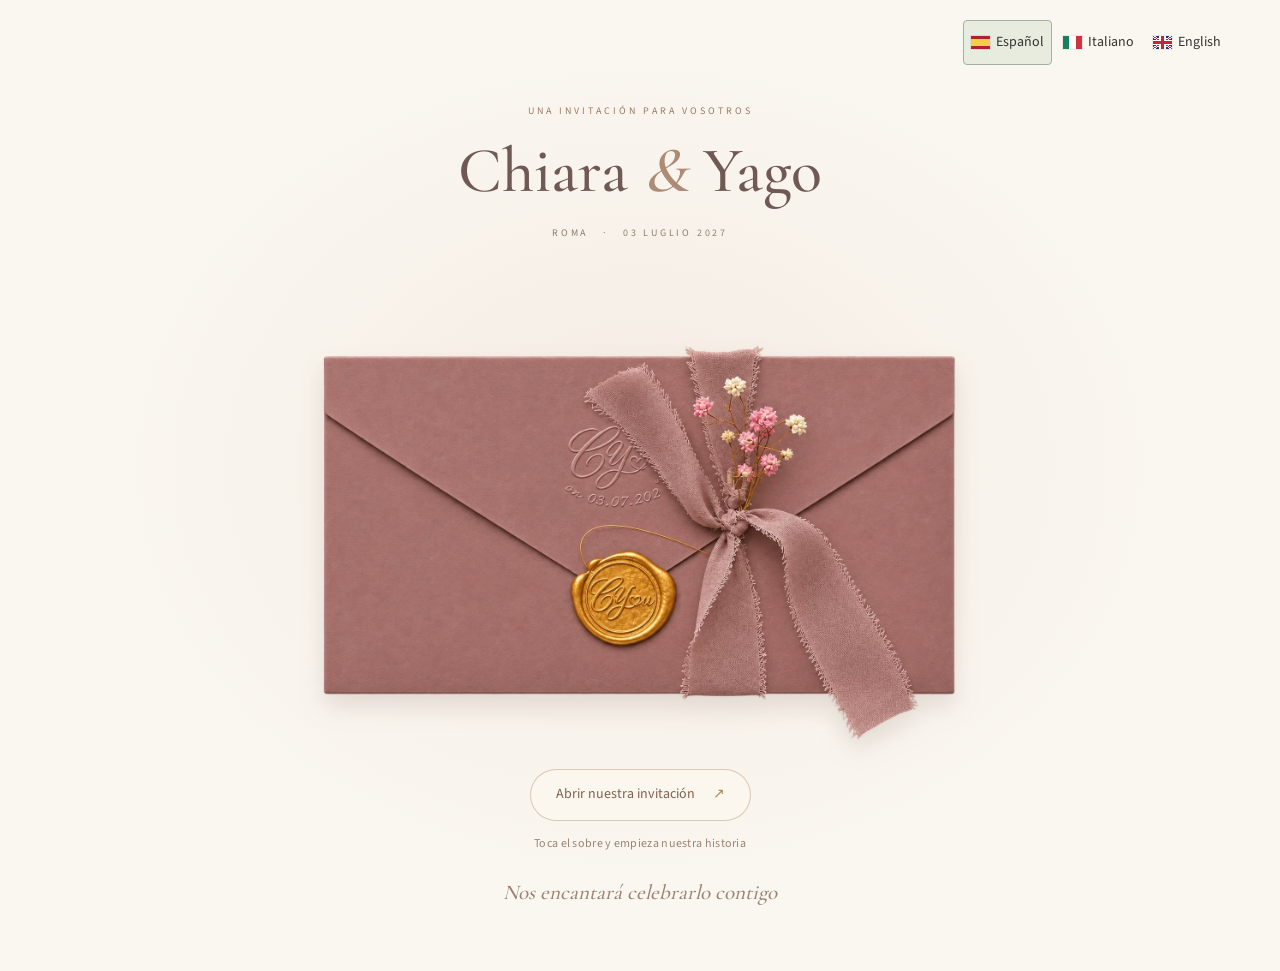
==== commit cafd9b9b: "Welcome guests with animated original wedding invitation" ====
--- a/index.html
+++ b/index.html
@@ -36,7 +36,9 @@
   <link rel="stylesheet" href="accommodation.css">
   <script defer src="accommodation-map.js"></script>
   <script defer src="accommodation.js"></script>
+  <script defer src="home-invitation.js"></script>
   <script defer src="app.js"></script>
+  <link rel="stylesheet" href="home-invitation.css">
 </head>
 <body class="wedding-site">
   <a class="skip" href="#main" data-text="skip">Ir al contenido</a>
--- a/home-invitation.css
+++ b/home-invitation.css
@@ -0,0 +1,63 @@
+.wedding-site.invitation-welcome{background:radial-gradient(ellipse at 50% 48%,#f4ebe2 0,transparent 60%),#faf7f0}
+.wedding-site.invitation-welcome>header{border:0;display:flex;justify-content:flex-end;padding-block:20px;min-height:74px}
+.wedding-site.invitation-welcome>header .monogram,.wedding-site.invitation-welcome #navigation,.wedding-site.invitation-welcome>footer{display:none}
+.wedding-site .home-invitation{max-width:900px;margin:0 auto;padding:18px 24px 45px;text-align:center;min-height:calc(100svh - 150px)}
+.wedding-site .home-invitation>.eyebrow{font-size:10px;letter-spacing:3px;color:#997b67;margin:0 0 16px}
+.wedding-site .home-invitation h1{font:400 clamp(42px,5vw,66px)/1.1 'Cormorant Garamond',Georgia,serif;margin:0;color:#705954}
+.wedding-site .home-invitation h1 em{font-weight:400;color:#ad8b75}
+.wedding-site .invitation-dateline{font-size:10px;letter-spacing:2.8px;color:#8c806e;margin:19px 0 10px}.invitation-dateline span{margin:0 10px}
+.wedding-site .welcome-envelope-button{display:block;width:100%;border:0;background:none;padding:0;color:inherit;cursor:pointer;-webkit-tap-highlight-color:transparent}
+.wedding-site .welcome-envelope-button:disabled{cursor:default;opacity:1}
+.wedding-site .welcome-envelope-button:focus-visible{outline:1px solid #aa8761;outline-offset:8px;border-radius:8px}
+.wedding-site .welcome-envelope-scene{display:block;position:relative;isolation:isolate;perspective:1500px;width:min(100%,680px);aspect-ratio:1588/990;margin:70px auto 24px}
+.wedding-site .welcome-closed{position:absolute;inset:0;width:100%;height:100%;z-index:5;filter:drop-shadow(0 13px 12px #68433d25);transition:opacity .85s .35s ease}
+.wedding-site .welcome-paper-back,.wedding-site .welcome-paper-front,.wedding-site .welcome-flap{position:absolute;inset:0;opacity:0;transition:opacity .8s .35s;pointer-events:none}
+.wedding-site .welcome-paper-back{z-index:0}.wedding-site .welcome-paper-front{z-index:3}.wedding-site .welcome-flap{z-index:1;transform-origin:50% 8.28%;transform:rotateX(-178deg);transition:transform 1.5s .4s cubic-bezier(.4,0,.2,1),opacity .8s .35s}
+.wedding-site .welcome-paper-back img,.wedding-site .welcome-paper-front img,.wedding-site .welcome-flap img{position:absolute;width:124%;height:137.4%;max-width:none;left:-12%;top:-40.5%;object-fit:fill}
+.wedding-site .welcome-paper-back img{clip-path:polygon(0 35.5%,100% 35.5%,100% 100%,0 100%)}
+.wedding-site .welcome-paper-front img{clip-path:polygon(0 35.5%,12.3% 35.5%,48.8% 74.2%,87.7% 35.5%,100% 35.5%,100% 100%,0 100%)}
+.wedding-site .welcome-flap img{clip-path:polygon(0 0,100% 0,100% 35.7%,0 35.7%)}
+.wedding-site .welcome-card{position:absolute;left:6%;top:15%;width:88%;aspect-ratio:1170/530;display:block;overflow:visible;clip-path:inset(-30% 0 -50% 0);z-index:2;opacity:0;transform:translateY(12%);box-shadow:0 12px 35px #634d3c25;transition:opacity .5s 1s,transform 2.5s .9s cubic-bezier(.4,0,.2,1)}
+
+.wedding-site .welcome-invitation-film{display:block;width:100%;height:100%;aspect-ratio:1170/530;object-fit:cover;pointer-events:none;transform-origin:100% 15%}
+.wedding-site .welcome-ribbon{position:absolute;left:62%;top:3%;width:33%;height:96%;object-fit:contain;z-index:4;opacity:0;transition:opacity .8s .35s}
+.wedding-site .welcome-seal{position:absolute;left:40%;top:57%;width:16%;height:23%;overflow:hidden;clip-path:ellipse(49% 49% at 50% 50%);z-index:4;opacity:0;transition:opacity .8s .35s}
+.wedding-site .welcome-seal img{position:absolute;width:661.67%;height:471.43%;max-width:none;left:-262.5%;top:-257.14%;object-fit:fill}
+.wedding-site .welcome-open-label{display:inline-flex;align-items:center;gap:18px;border:1px solid #ba9b7b80;border-radius:30px;padding:13px 25px;font-size:14px;color:#80624f;background:#fffaf080;transition:opacity .4s,background .3s}.welcome-open-label>span{color:#ad8756}
+.wedding-site .welcome-hint{display:block;margin-top:13px;font-size:12px;letter-spacing:.3px;color:#998574;transition:opacity .4s}
+.wedding-site .welcome-note{font:italic 21px 'Cormorant Garamond',Georgia,serif;color:#9b8273;margin-top:27px}
+.wedding-site .welcome-envelope-button:hover .welcome-open-label{background:#f0e4d6}
+.wedding-site .is-opening .welcome-closed,.wedding-site .is-opening .welcome-open-label,.wedding-site .is-opening .welcome-hint{opacity:0}
+.wedding-site .is-opening .welcome-paper-back,.wedding-site .is-opening .welcome-paper-front,.wedding-site .is-opening .welcome-flap,.wedding-site .is-opening .welcome-ribbon,.wedding-site .is-opening .welcome-seal{opacity:1}
+.wedding-site .is-opening .welcome-flap{transform:rotateX(0)}.wedding-site .is-opening .welcome-card{opacity:1;transform:translateY(-55%)}
+.wedding-site .welcome-butterfly{position:absolute;width:32px;height:25px;left:50%;top:30%;color:#d8c4a6;opacity:0;z-index:6;pointer-events:none}.welcome-butterfly svg{width:100%;height:100%;overflow:visible}.wing-left,.wing-right{transform-origin:30px 28px}
+.wedding-site .butterfly-0{--x:-210px;--y:-145px;--turn:-25deg}.wedding-site .butterfly-1{--x:195px;--y:-180px;--turn:30deg;color:#c4c8af;width:26px}.wedding-site .butterfly-2{--x:95px;--y:-240px;--turn:10deg;width:20px;color:#d9bdb2}
+.wedding-site .is-opening .welcome-butterfly{animation:welcome-flight 2.1s 1.25s ease-in-out both}.wedding-site .is-opening .butterfly-1{animation-delay:1.45s}.wedding-site .is-opening .butterfly-2{animation-delay:1.65s}.is-opening .wing-left{animation:welcome-wing .25s infinite alternate}.is-opening .wing-right{animation:welcome-wing .25s .12s infinite alternate}
+.wedding-site .welcome-pollen{position:absolute;left:calc(32% + var(--i)*6%);top:45%;width:3px;height:3px;border-radius:50%;background:#c6a167;opacity:0;z-index:6;pointer-events:none}.is-opening .welcome-pollen{animation:welcome-pollen 1.8s calc(1.2s + var(--i)*.1s) ease-out both}
+.wedding-site.home-invitation-entered #main{animation:welcome-home 1.25s cubic-bezier(.2,.65,.3,1) both}
+.wedding-site.home-invitation-entered>header,.wedding-site.home-invitation-entered>footer{animation:welcome-home 1.4s ease both}
+@keyframes welcome-flight{0%{opacity:0;transform:translate(0,0) scale(.5)}20%{opacity:.75}75%{opacity:.65}100%{opacity:0;transform:translate(var(--x),var(--y)) rotate(var(--turn)) scale(1)}}
+@keyframes welcome-wing{to{transform:scaleX(.3)}}@keyframes welcome-pollen{25%{opacity:.6}100%{opacity:0;transform:translateY(-100px)}}@keyframes welcome-home{from{opacity:0}to{opacity:1}}
+@media(prefers-reduced-motion:no-preference){.home-invitation:not(.is-opening) .welcome-envelope-scene{animation:envelope-invitation 9s 2s ease-in-out infinite}.home-invitation.is-leaving{animation:welcome-away .85s ease forwards}}
+@keyframes welcome-away{to{opacity:0}}
+@media(max-width:600px){.wedding-site .home-invitation{padding:20px 12px 30px}.wedding-site .welcome-envelope-scene{margin-top:72px}.wedding-site .welcome-note{font-size:18px}.wedding-site .welcome-card{gap:7px}.wedding-site .welcome-card small{font-size:7px}.wedding-site .welcome-butterfly{width:22px}.wedding-site .butterfly-0{--x:-100px;--y:-100px}.wedding-site .butterfly-1{--x:100px;--y:-120px}.wedding-site .butterfly-2{--x:30px;--y:-150px}}
+@media(prefers-reduced-motion:reduce){.wedding-site .home-invitation *,.wedding-site.home-invitation-entered #main{animation:none!important;transition:none!important}}
+/* Clear space visually for the lifted flap without shifting the page. */
+.wedding-site .home-invitation>h1,.wedding-site .home-invitation>.eyebrow,.wedding-site .home-invitation>.invitation-dateline,.wedding-site .home-invitation>.welcome-note{transition:opacity .5s ease}
+.wedding-site .home-invitation.is-opening>h1,.wedding-site .home-invitation.is-opening>.eyebrow,.wedding-site .home-invitation.is-opening>.invitation-dateline,.wedding-site .home-invitation.is-opening>.welcome-note{opacity:0}
+
+/* The envelope settles away only after the original sleeve has risen clear. */
+@media(prefers-reduced-motion:no-preference){
+ .wedding-site .is-opening .welcome-paper-back,.wedding-site .is-opening .welcome-paper-front,.wedding-site .is-opening .welcome-ribbon,.wedding-site .is-opening .welcome-seal{animation:welcome-envelope-settle 2.2s 1.9s cubic-bezier(.4,0,.3,1) forwards}
+ .wedding-site .is-opening .welcome-flap{animation:welcome-envelope-settle 2.2s 1.9s cubic-bezier(.4,0,.3,1) forwards}
+}
+@keyframes welcome-envelope-settle{0%{transform:translateY(0);opacity:1}45%{opacity:.65}100%{transform:translateY(28%);opacity:0}}
+
+
+/* Camera movement stays inside the sleeve: no extra horizontal room on phones. */
+@media(prefers-reduced-motion:no-preference){.wedding-site .is-opening .welcome-invitation-film{animation:welcome-couple-closeup 3.1s 5.5s cubic-bezier(.37,0,.63,1) forwards}}
+@keyframes welcome-couple-closeup{0%{transform:scale(1)}100%{transform:scale(1.45)}}
+@media(prefers-reduced-motion:reduce){.wedding-site.home-invitation-entered>header,.wedding-site.home-invitation-entered>footer{animation:none}}
+
+/* Prevent animated layers from creating a horizontal scrollbar during the reveal. */
+.wedding-site.invitation-welcome{overflow-x:clip}
